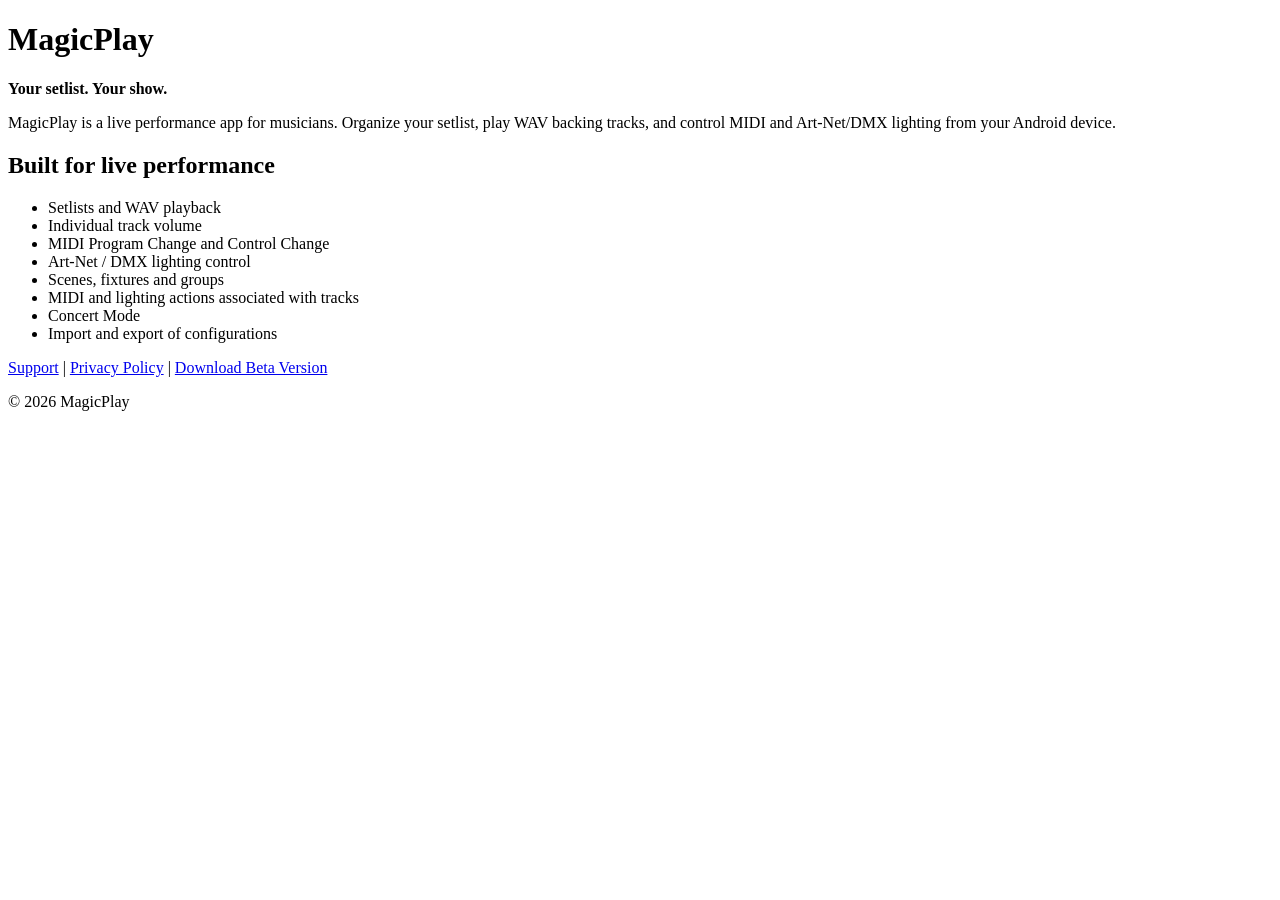
==== index.html @ 4fa61f70 "Update index.html" ====
<!doctype html>
<html lang="en">
<head>
    <meta charset="utf-8">
    <meta name="viewport" content="width=device-width, initial-scale=1">
    <title>MagicPlay</title>
</head>
<body>
    <h1>MagicPlay</h1>

    <p><strong>Your setlist. Your show.</strong></p>

    <p>
        MagicPlay is a live performance app for musicians.
        Organize your setlist, play WAV backing tracks,
        and control MIDI and Art-Net/DMX lighting from your Android device.
    </p>

    <h2>Built for live performance</h2>

    <ul>
        <li>Setlists and WAV playback</li>
        <li>Individual track volume</li>
        <li>MIDI Program Change and Control Change</li>
        <li>Art-Net / DMX lighting control</li>
        <li>Scenes, fixtures and groups</li>
        <li>MIDI and lighting actions associated with tracks</li>
        <li>Concert Mode</li>
        <li>Import and export of configurations</li>
    </ul>

    <p>
        <a href="support/">Support</a> |
<a href="privacy/">Privacy Policy</a> |
<a href="https://github.com/jimbarba/MagicPlay/releases/tag/1.0.0">Download Beta Version</a>
    </p>

    <footer>
        <p>© 2026 MagicPlay</p>
    </footer>
</body>
</html>
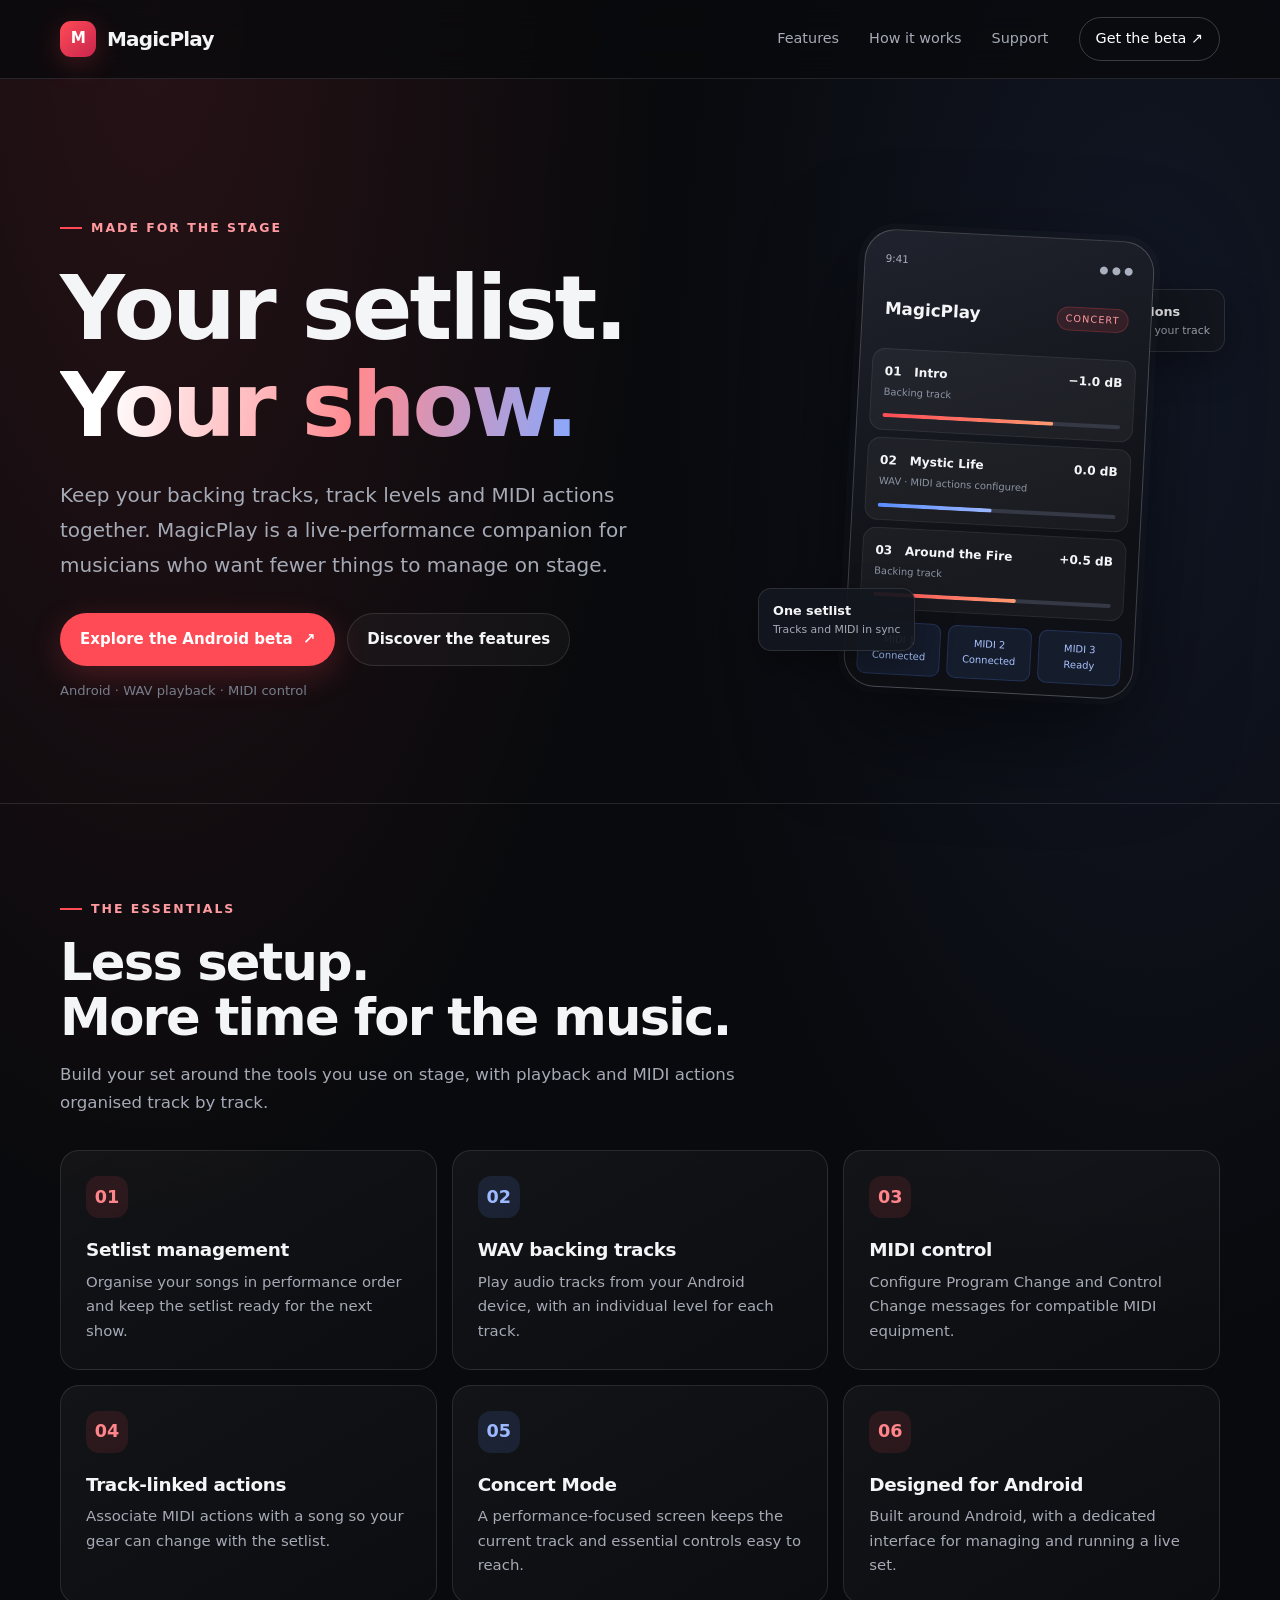
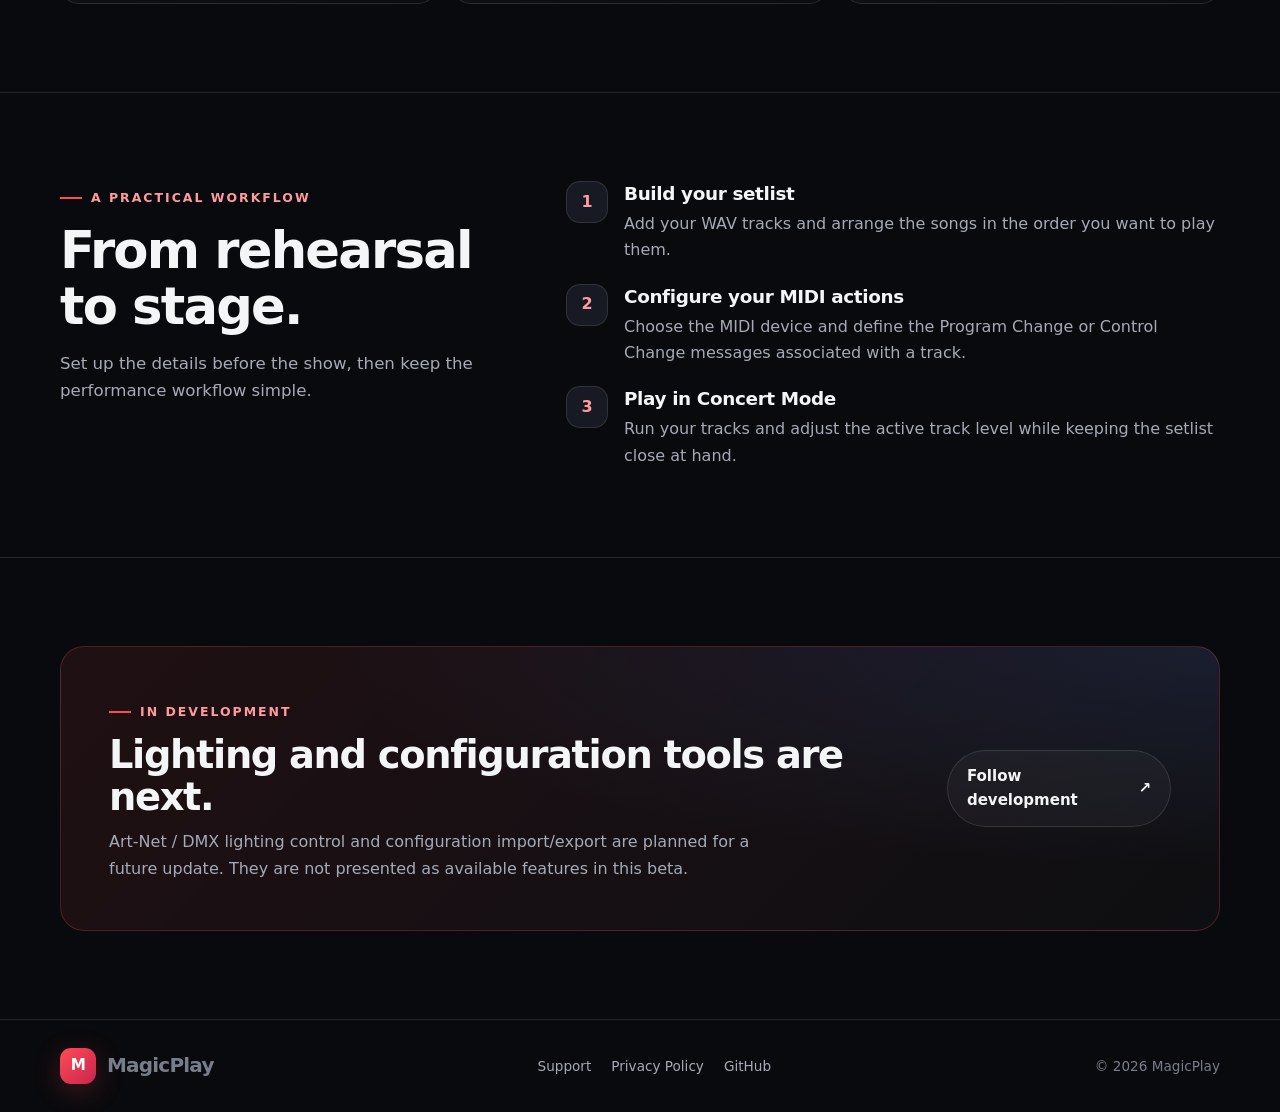
==== commit dddd840d: "Redesign MagicPlay website homepage" ====
--- a/index.html
+++ b/index.html
@@ -1,42 +1,114 @@
 <!doctype html>
 <html lang="en">
 <head>
-    <meta charset="utf-8">
-    <meta name="viewport" content="width=device-width, initial-scale=1">
-    <title>MagicPlay</title>
+  <meta charset="utf-8">
+  <meta name="viewport" content="width=device-width, initial-scale=1">
+  <meta name="theme-color" content="#090a0d">
+  <meta name="description" content="MagicPlay brings live setlists, WAV backing tracks and MIDI control together in one Android app built for musicians on stage.">
+  <title>MagicPlay — Your Setlist. Your Show.</title>
+  <link rel="stylesheet" href="assets/site.css">
 </head>
 <body>
-    <h1>MagicPlay</h1>
+  <header class="site-header">
+    <div class="wrap nav">
+      <a class="brand" href="./" aria-label="MagicPlay home"><span class="brand-mark">M</span> MagicPlay</a>
+      <nav class="nav-links" aria-label="Main navigation">
+        <a href="#features">Features</a>
+        <a href="#workflow">How it works</a>
+        <a href="support/">Support</a>
+        <a class="nav-cta" href="https://github.com/jimbarba/MagicPlay/releases/tag/1.0.0">Get the beta <span aria-hidden="true">↗</span></a>
+      </nav>
+    </div>
+  </header>
 
-    <p><strong>Your setlist. Your show.</strong></p>
+  <main>
+    <section class="hero">
+      <div class="wrap hero-grid">
+        <div>
+          <span class="eyebrow">Made for the stage</span>
+          <h1>Your setlist.<br><span class="gradient-text">Your show.</span></h1>
+          <p class="lead">Keep your backing tracks, track levels and MIDI actions together. MagicPlay is a live-performance companion for musicians who want fewer things to manage on stage.</p>
+          <div class="actions">
+            <a class="button button-primary" href="https://github.com/jimbarba/MagicPlay/releases/tag/1.0.0">Explore the Android beta <span aria-hidden="true">↗</span></a>
+            <a class="button button-secondary" href="#features">Discover the features</a>
+          </div>
+          <p class="microcopy">Android · WAV playback · MIDI control</p>
+        </div>
 
-    <p>
-        MagicPlay is a live performance app for musicians.
-        Organize your setlist, play WAV backing tracks,
-        and control MIDI and Art-Net/DMX lighting from your Android device.
-    </p>
+        <div class="device-stage" aria-label="Illustration of the MagicPlay concert interface">
+          <div class="float-note note-one"><strong>MIDI actions</strong><small>Ready with your track</small></div>
+          <div class="device">
+            <div class="device-top"><span>9:41</span><span>● ● ●</span></div>
+            <div class="app-title"><strong>MagicPlay</strong><span class="live-pill">Concert</span></div>
+            <div class="track">
+              <div class="track-head"><span>01 &nbsp; Intro</span><span>−1.0 dB</span></div>
+              <div class="track-sub">Backing track</div>
+              <div class="track-line"><span style="width:72%"></span></div>
+            </div>
+            <div class="track">
+              <div class="track-head"><span>02 &nbsp; Mystic Life</span><span>0.0 dB</span></div>
+              <div class="track-sub">WAV · MIDI actions configured</div>
+              <div class="track-line"><span style="width:48%;background:linear-gradient(90deg,#5a8cff,#9bb7ff)"></span></div>
+            </div>
+            <div class="track">
+              <div class="track-head"><span>03 &nbsp; Around the Fire</span><span>+0.5 dB</span></div>
+              <div class="track-sub">Backing track</div>
+              <div class="track-line"><span style="width:60%"></span></div>
+            </div>
+            <div class="midi-row"><div class="midi-chip">MIDI 1<br>Connected</div><div class="midi-chip">MIDI 2<br>Connected</div><div class="midi-chip">MIDI 3<br>Ready</div></div>
+          </div>
+          <div class="float-note note-two"><strong>One setlist</strong><small>Tracks and MIDI in sync</small></div>
+        </div>
+      </div>
+    </section>
 
-    <h2>Built for live performance</h2>
+    <section class="section" id="features">
+      <div class="wrap">
+        <div class="section-heading">
+          <span class="eyebrow">The essentials</span>
+          <h2>Less setup.<br>More time for the music.</h2>
+          <p>Build your set around the tools you use on stage, with playback and MIDI actions organised track by track.</p>
+        </div>
+        <div class="feature-grid">
+          <article class="feature-card"><div class="feature-icon">01</div><h3>Setlist management</h3><p>Organise your songs in performance order and keep the setlist ready for the next show.</p></article>
+          <article class="feature-card"><div class="feature-icon">02</div><h3>WAV backing tracks</h3><p>Play audio tracks from your Android device, with an individual level for each track.</p></article>
+          <article class="feature-card"><div class="feature-icon">03</div><h3>MIDI control</h3><p>Configure Program Change and Control Change messages for compatible MIDI equipment.</p></article>
+          <article class="feature-card"><div class="feature-icon">04</div><h3>Track-linked actions</h3><p>Associate MIDI actions with a song so your gear can change with the setlist.</p></article>
+          <article class="feature-card"><div class="feature-icon">05</div><h3>Concert Mode</h3><p>A performance-focused screen keeps the current track and essential controls easy to reach.</p></article>
+          <article class="feature-card"><div class="feature-icon">06</div><h3>Designed for Android</h3><p>Built around Android, with a dedicated interface for managing and running a live set.</p></article>
+        </div>
+      </div>
+    </section>
 
-    <ul>
-        <li>Setlists and WAV playback</li>
-        <li>Individual track volume</li>
-        <li>MIDI Program Change and Control Change</li>
-        <li>Art-Net / DMX lighting control</li>
-        <li>Scenes, fixtures and groups</li>
-        <li>MIDI and lighting actions associated with tracks</li>
-        <li>Concert Mode</li>
-        <li>Import and export of configurations</li>
-    </ul>
+    <section class="section" id="workflow">
+      <div class="wrap split">
+        <div class="section-heading">
+          <span class="eyebrow">A practical workflow</span>
+          <h2>From rehearsal to stage.</h2>
+          <p>Set up the details before the show, then keep the performance workflow simple.</p>
+        </div>
+        <div class="steps">
+          <div class="step"><span class="step-number">1</span><div><h3>Build your setlist</h3><p>Add your WAV tracks and arrange the songs in the order you want to play them.</p></div></div>
+          <div class="step"><span class="step-number">2</span><div><h3>Configure your MIDI actions</h3><p>Choose the MIDI device and define the Program Change or Control Change messages associated with a track.</p></div></div>
+          <div class="step"><span class="step-number">3</span><div><h3>Play in Concert Mode</h3><p>Run your tracks and adjust the active track level while keeping the setlist close at hand.</p></div></div>
+        </div>
+      </div>
+    </section>
 
-    <p>
-        <a href="support/">Support</a> |
-<a href="privacy/">Privacy Policy</a> |
-<a href="https://github.com/jimbarba/MagicPlay/releases/tag/1.0.0">Download Beta Version</a>
-    </p>
+    <section class="section">
+      <div class="wrap callout">
+        <div><span class="eyebrow">In development</span><h2>Lighting and configuration tools are next.</h2><p>Art-Net / DMX lighting control and configuration import/export are planned for a future update. They are not presented as available features in this beta.</p></div>
+        <a class="button button-secondary" href="https://github.com/jimbarba/MagicPlay">Follow development <span aria-hidden="true">↗</span></a>
+      </div>
+    </section>
+  </main>
 
-    <footer>
-        <p>© 2026 MagicPlay</p>
-    </footer>
+  <footer class="site-footer">
+    <div class="wrap footer-inner">
+      <a class="brand" href="./"><span class="brand-mark">M</span> MagicPlay</a>
+      <div class="footer-links"><a href="support/">Support</a><a href="privacy/">Privacy Policy</a><a href="https://github.com/jimbarba/MagicPlay">GitHub</a></div>
+      <span>© 2026 MagicPlay</span>
+    </div>
+  </footer>
 </body>
-</html>
+</html>
--- a/assets/site.css
+++ b/assets/site.css
@@ -0,0 +1,140 @@
+:root {
+  color-scheme: dark;
+  --bg: #090a0d;
+  --surface: #111319;
+  --surface-2: #171a22;
+  --text: #f4f5f7;
+  --muted: #a5aab6;
+  --line: rgba(255,255,255,.11);
+  --red: #ff4b55;
+  --blue: #5a8cff;
+  --green: #82e0b0;
+  --max: 1160px;
+}
+* { box-sizing: border-box; }
+html { scroll-behavior: smooth; }
+body {
+  margin: 0;
+  background:
+    radial-gradient(ellipse at 12% 0%, rgba(255,75,85,.12), transparent 32rem),
+    radial-gradient(ellipse at 90% 14%, rgba(90,140,255,.10), transparent 30rem),
+    var(--bg);
+  color: var(--text);
+  font-family: Inter, ui-sans-serif, system-ui, -apple-system, BlinkMacSystemFont, "Segoe UI", sans-serif;
+  font-size: 16px;
+  line-height: 1.65;
+  -webkit-font-smoothing: antialiased;
+}
+a { color: inherit; text-decoration: none; }
+a:hover { color: var(--red); }
+p { color: var(--muted); margin: 0 0 1rem; }
+h1, h2, h3 { margin: 0; line-height: 1.08; letter-spacing: -.035em; }
+h1 { font-size: clamp(2.7rem, 7vw, 5.7rem); max-width: 850px; }
+h2 { font-size: clamp(2rem, 4vw, 3.2rem); }
+h3 { font-size: 1.15rem; letter-spacing: -.02em; }
+.wrap { width: min(var(--max), calc(100% - 40px)); margin-inline: auto; }
+.site-header { border-bottom: 1px solid var(--line); background: rgba(9,10,13,.76); backdrop-filter: blur(16px); }
+.nav { min-height: 78px; display: flex; align-items: center; justify-content: space-between; gap: 24px; }
+.brand { display: inline-flex; align-items: center; gap: 11px; font-weight: 800; letter-spacing: -.04em; font-size: 1.25rem; }
+.brand-mark { display: grid; place-items: center; width: 36px; height: 36px; border-radius: 11px; background: linear-gradient(135deg, var(--red), #c9254e); color: white; font-size: .95rem; font-weight: 900; box-shadow: 0 7px 28px rgba(255,75,85,.23); }
+.nav-links { display: flex; align-items: center; gap: clamp(14px, 3vw, 30px); color: var(--muted); font-size: .9rem; }
+.nav-links a { transition: color .18s ease; }
+.nav-links .nav-cta { color: white; border: 1px solid rgba(255,255,255,.2); border-radius: 999px; padding: 9px 16px; }
+.nav-links .nav-cta:hover { border-color: var(--red); background: rgba(255,75,85,.1); }
+.eyebrow { display: inline-flex; align-items: center; gap: 9px; color: #ff9ba0; font-size: .78rem; font-weight: 750; text-transform: uppercase; letter-spacing: .16em; }
+.eyebrow:before { content: ""; width: 22px; height: 2px; background: var(--red); }
+.hero { padding: clamp(72px, 11vw, 132px) 0 86px; }
+.hero-grid { display: grid; grid-template-columns: minmax(0, 1.2fr) minmax(300px, .8fr); gap: 55px; align-items: center; }
+.hero h1 { margin: 22px 0 24px; }
+.gradient-text { background: linear-gradient(100deg, #fff 10%, #ff8b91 57%, #86a9ff 100%); -webkit-background-clip: text; background-clip: text; color: transparent; }
+.lead { max-width: 650px; font-size: clamp(1.05rem, 1.8vw, 1.25rem); line-height: 1.75; }
+.actions { display: flex; flex-wrap: wrap; gap: 12px; margin-top: 30px; }
+.button { display: inline-flex; align-items: center; justify-content: center; gap: 10px; padding: 13px 19px; border-radius: 999px; font-size: .94rem; font-weight: 750; border: 1px solid transparent; transition: transform .18s ease, border-color .18s ease, background .18s ease; }
+.button:hover { transform: translateY(-2px); color: white; }
+.button-primary { background: var(--red); color: #fff; box-shadow: 0 10px 32px rgba(255,75,85,.22); }
+.button-primary:hover { background: #ff626b; }
+.button-secondary { border-color: var(--line); background: rgba(255,255,255,.035); color: var(--text); }
+.button-secondary:hover { border-color: rgba(255,255,255,.3); }
+.microcopy { margin-top: 14px; font-size: .82rem; color: #777e8b; }
+.device-stage { min-height: 420px; position: relative; display: grid; place-items: center; isolation: isolate; }
+.device-stage:before { content: ""; position: absolute; width: 310px; height: 310px; border-radius: 50%; background: radial-gradient(circle, rgba(255,75,85,.18), rgba(90,140,255,.09) 52%, transparent 70%); filter: blur(8px); z-index: -1; }
+.device { width: min(290px, 78vw); border: 1px solid rgba(255,255,255,.2); border-radius: 31px; background: linear-gradient(160deg, #20232d, #0e1015 70%); padding: 12px; box-shadow: 0 35px 100px rgba(0,0,0,.55), 0 0 0 6px rgba(255,255,255,.025); transform: rotate(3deg); }
+.device-top { display: flex; align-items: center; justify-content: space-between; padding: 8px 8px 16px; color: #aab0be; font-size: .65rem; }
+.app-title { display: flex; justify-content: space-between; align-items: center; padding: 12px 10px 18px; }
+.app-title strong { font-size: 1.05rem; }
+.live-pill { color: #ff9ba0; background: rgba(255,75,85,.12); border: 1px solid rgba(255,75,85,.24); border-radius: 999px; padding: 3px 8px; font-size: .6rem; text-transform: uppercase; letter-spacing: .12em; }
+.track { padding: 12px; margin: 7px 0; background: rgba(255,255,255,.045); border: 1px solid rgba(255,255,255,.07); border-radius: 13px; }
+.track-head { display: flex; align-items: center; justify-content: space-between; gap: 8px; font-size: .76rem; font-weight: 700; }
+.track-sub { font-size: .62rem; color: #8d94a3; margin-top: 3px; }
+.track-line { height: 4px; background: #353946; border-radius: 5px; margin-top: 13px; overflow: hidden; }
+.track-line span { display: block; height: 100%; width: 68%; background: linear-gradient(90deg, var(--red), #ff9a70); border-radius: inherit; }
+.midi-row { display: grid; grid-template-columns: repeat(3, 1fr); gap: 7px; margin-top: 12px; }
+.midi-chip { text-align: center; padding: 9px 2px; border-radius: 9px; background: rgba(90,140,255,.1); border: 1px solid rgba(90,140,255,.2); color: #a9c2ff; font-size: .62rem; }
+.float-note { position: absolute; padding: 11px 14px; background: rgba(20,23,31,.93); border: 1px solid var(--line); border-radius: 13px; box-shadow: 0 14px 38px rgba(0,0,0,.3); color: var(--text); font-size: .8rem; }
+.float-note small { display: block; color: var(--muted); font-size: .68rem; }
+.float-note.note-one { top: 54px; right: -5px; }
+.float-note.note-two { bottom: 42px; left: -20px; }
+.section { padding: 88px 0; border-top: 1px solid var(--line); }
+.section-heading { max-width: 680px; margin-bottom: 34px; }
+.section-heading h2 { margin: 15px 0 16px; }
+.section-heading p { font-size: 1.04rem; }
+.feature-grid { display: grid; grid-template-columns: repeat(3, minmax(0,1fr)); gap: 15px; }
+.feature-card { padding: 25px; border-radius: 19px; border: 1px solid var(--line); background: linear-gradient(150deg, rgba(255,255,255,.045), rgba(255,255,255,.015)); min-height: 215px; }
+.feature-icon { width: 42px; height: 42px; display: grid; place-items: center; border-radius: 13px; margin-bottom: 22px; background: rgba(255,75,85,.11); color: #ff858b; font-weight: 800; font-size: 1.1rem; }
+.feature-card:nth-child(2) .feature-icon, .feature-card:nth-child(5) .feature-icon { background: rgba(90,140,255,.13); color: #9db9ff; }
+.feature-card h3 { margin-bottom: 10px; }
+.feature-card p { font-size: .93rem; margin: 0; }
+.status-label { display: inline-flex; align-items: center; border: 1px solid rgba(130,224,176,.22); color: var(--green); background: rgba(130,224,176,.07); border-radius: 999px; padding: 4px 9px; font-size: .7rem; font-weight: 750; margin-bottom: 14px; }
+.status-label.planned { color: #c3c8d4; border-color: rgba(255,255,255,.15); background: rgba(255,255,255,.045); }
+.split { display: grid; grid-template-columns: .8fr 1.2fr; gap: 70px; align-items: start; }
+.steps { display: grid; gap: 20px; }
+.step { display: grid; grid-template-columns: 42px 1fr; gap: 16px; }
+.step-number { width: 42px; height: 42px; display: grid; place-items: center; border-radius: 14px; background: var(--surface-2); border: 1px solid var(--line); color: #ff9ba0; font-weight: 800; }
+.step h3 { margin: 3px 0 7px; }
+.step p { margin: 0; }
+.callout { padding: clamp(28px, 5vw, 48px); border: 1px solid rgba(255,75,85,.24); border-radius: 24px; background: radial-gradient(ellipse at top right, rgba(90,140,255,.12), transparent 55%), linear-gradient(135deg, rgba(255,75,85,.09), rgba(255,255,255,.025)); display: flex; align-items: center; justify-content: space-between; gap: 28px; }
+.callout h2 { font-size: clamp(1.8rem, 3vw, 2.6rem); margin: 12px 0; }
+.callout p { max-width: 650px; margin: 0; }
+.page-hero { padding: 76px 0 38px; }
+.page-hero h1 { font-size: clamp(2.7rem, 6vw, 4.5rem); margin: 16px 0; }
+.page-hero .lead { max-width: 740px; }
+.prose { max-width: 820px; padding: 22px 0 88px; }
+.prose h2 { font-size: 1.55rem; margin: 38px 0 13px; letter-spacing: -.025em; }
+.prose h3 { margin: 25px 0 9px; }
+.prose p, .prose li { color: var(--muted); }
+.prose ul { padding-left: 1.3rem; }
+.prose li { padding: 3px 0; }
+.note { border: 1px solid var(--line); border-radius: 14px; background: rgba(255,255,255,.035); padding: 17px 20px; margin: 24px 0; }
+.note p:last-child { margin-bottom: 0; }
+.site-footer { border-top: 1px solid var(--line); padding: 28px 0; color: #777e8b; font-size: .85rem; }
+.footer-inner { display: flex; justify-content: space-between; align-items: center; gap: 20px; flex-wrap: wrap; }
+.footer-links { display: flex; gap: 20px; flex-wrap: wrap; }
+.footer-links a { color: var(--muted); }
+@media (max-width: 850px) {
+  .hero-grid, .split { grid-template-columns: 1fr; gap: 32px; }
+  .hero-grid { gap: 18px; }
+  .device-stage { min-height: 390px; max-width: 480px; width: 100%; margin: 0 auto; }
+  .feature-grid { grid-template-columns: repeat(2, minmax(0,1fr)); }
+  .callout { align-items: flex-start; flex-direction: column; }
+  .float-note.note-one { right: 0; }
+}
+@media (max-width: 560px) {
+  .wrap { width: min(var(--max), calc(100% - 28px)); }
+  .nav { min-height: 68px; gap: 12px; }
+  .nav-links { gap: 12px; font-size: .8rem; }
+  .nav-links a:not(.nav-cta) { display: none; }
+  .nav-links .nav-cta { padding: 8px 12px; }
+  .hero { padding-top: 66px; }
+  .feature-grid { grid-template-columns: 1fr; }
+  .feature-card { min-height: auto; }
+  .device-stage { min-height: 360px; }
+  .device { width: min(270px, 76vw); }
+  .float-note.note-one { top: 28px; right: -2px; }
+  .float-note.note-two { bottom: 18px; left: -2px; }
+  .section { padding: 64px 0; }
+  .page-hero { padding-top: 58px; }
+}
+@media (prefers-reduced-motion: reduce) {
+  html { scroll-behavior: auto; }
+  *, *::before, *::after { transition-duration: .01ms !important; animation-duration: .01ms !important; }
+}
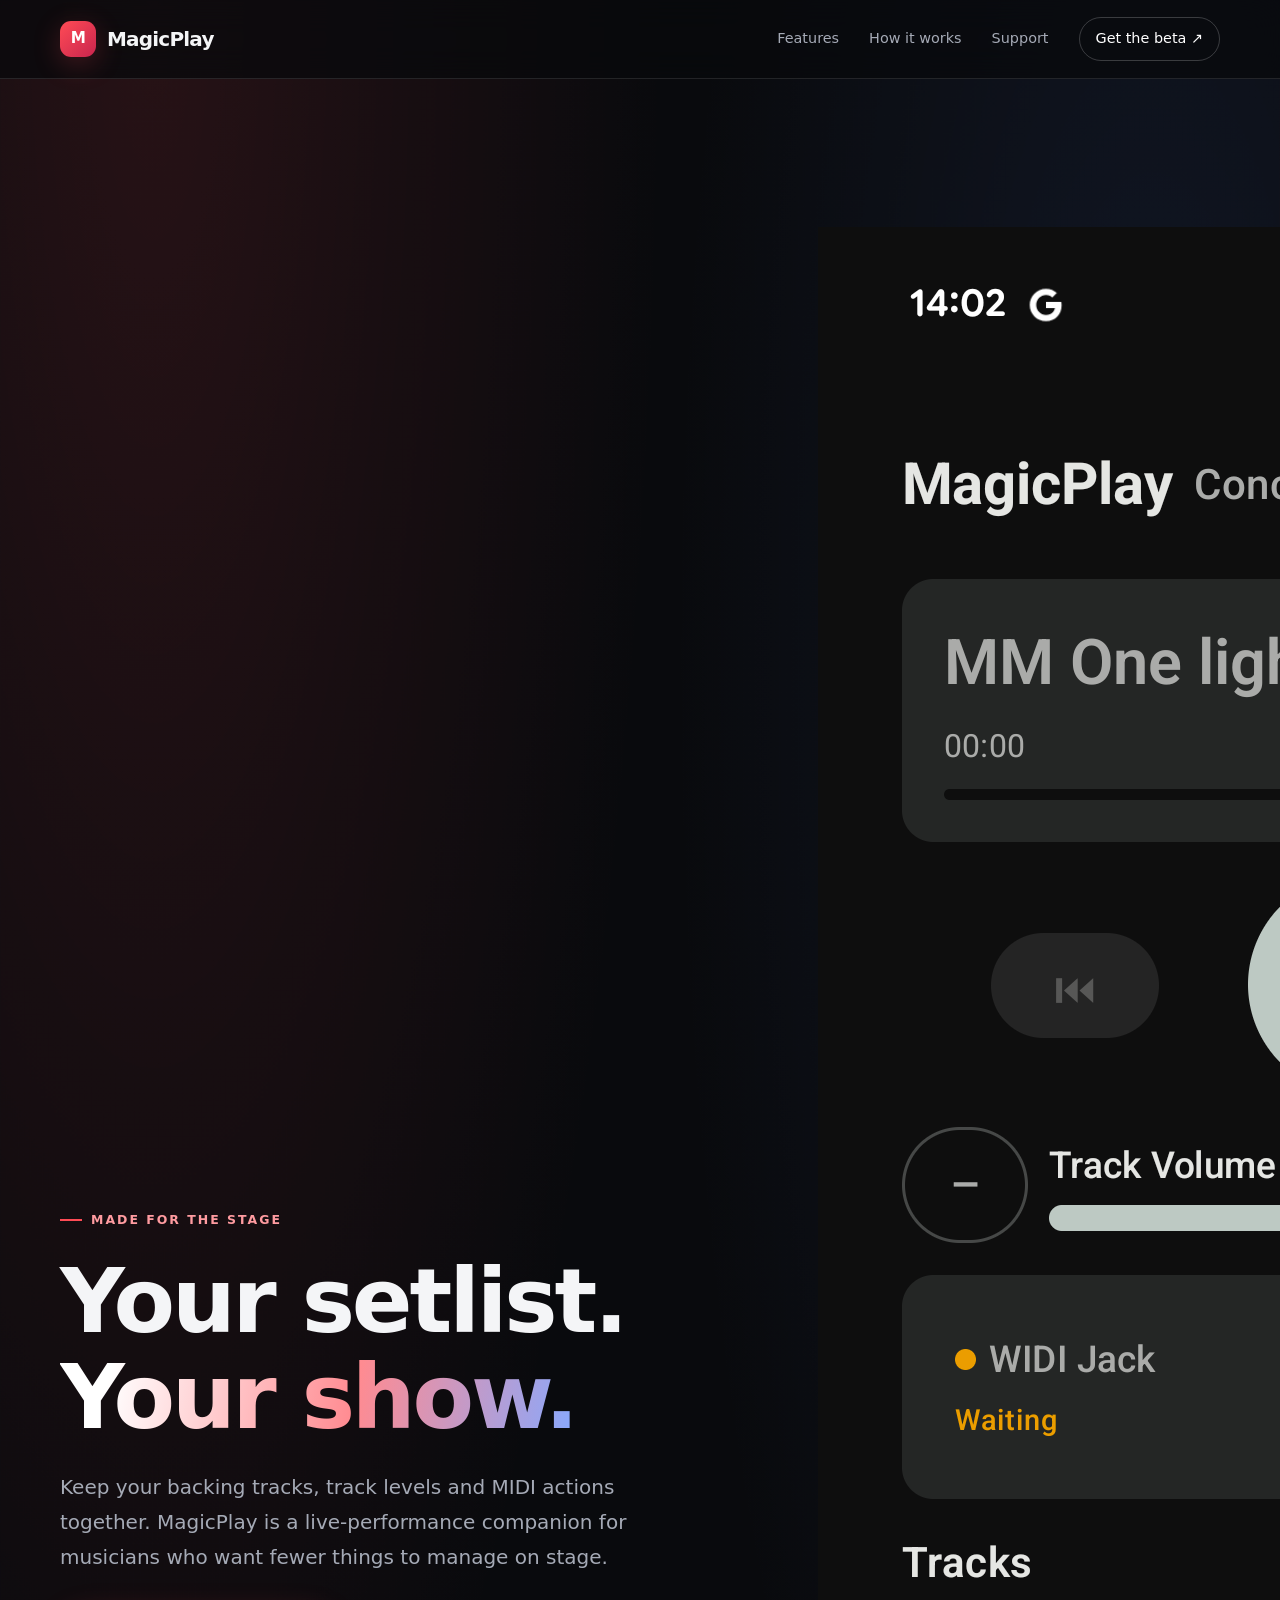
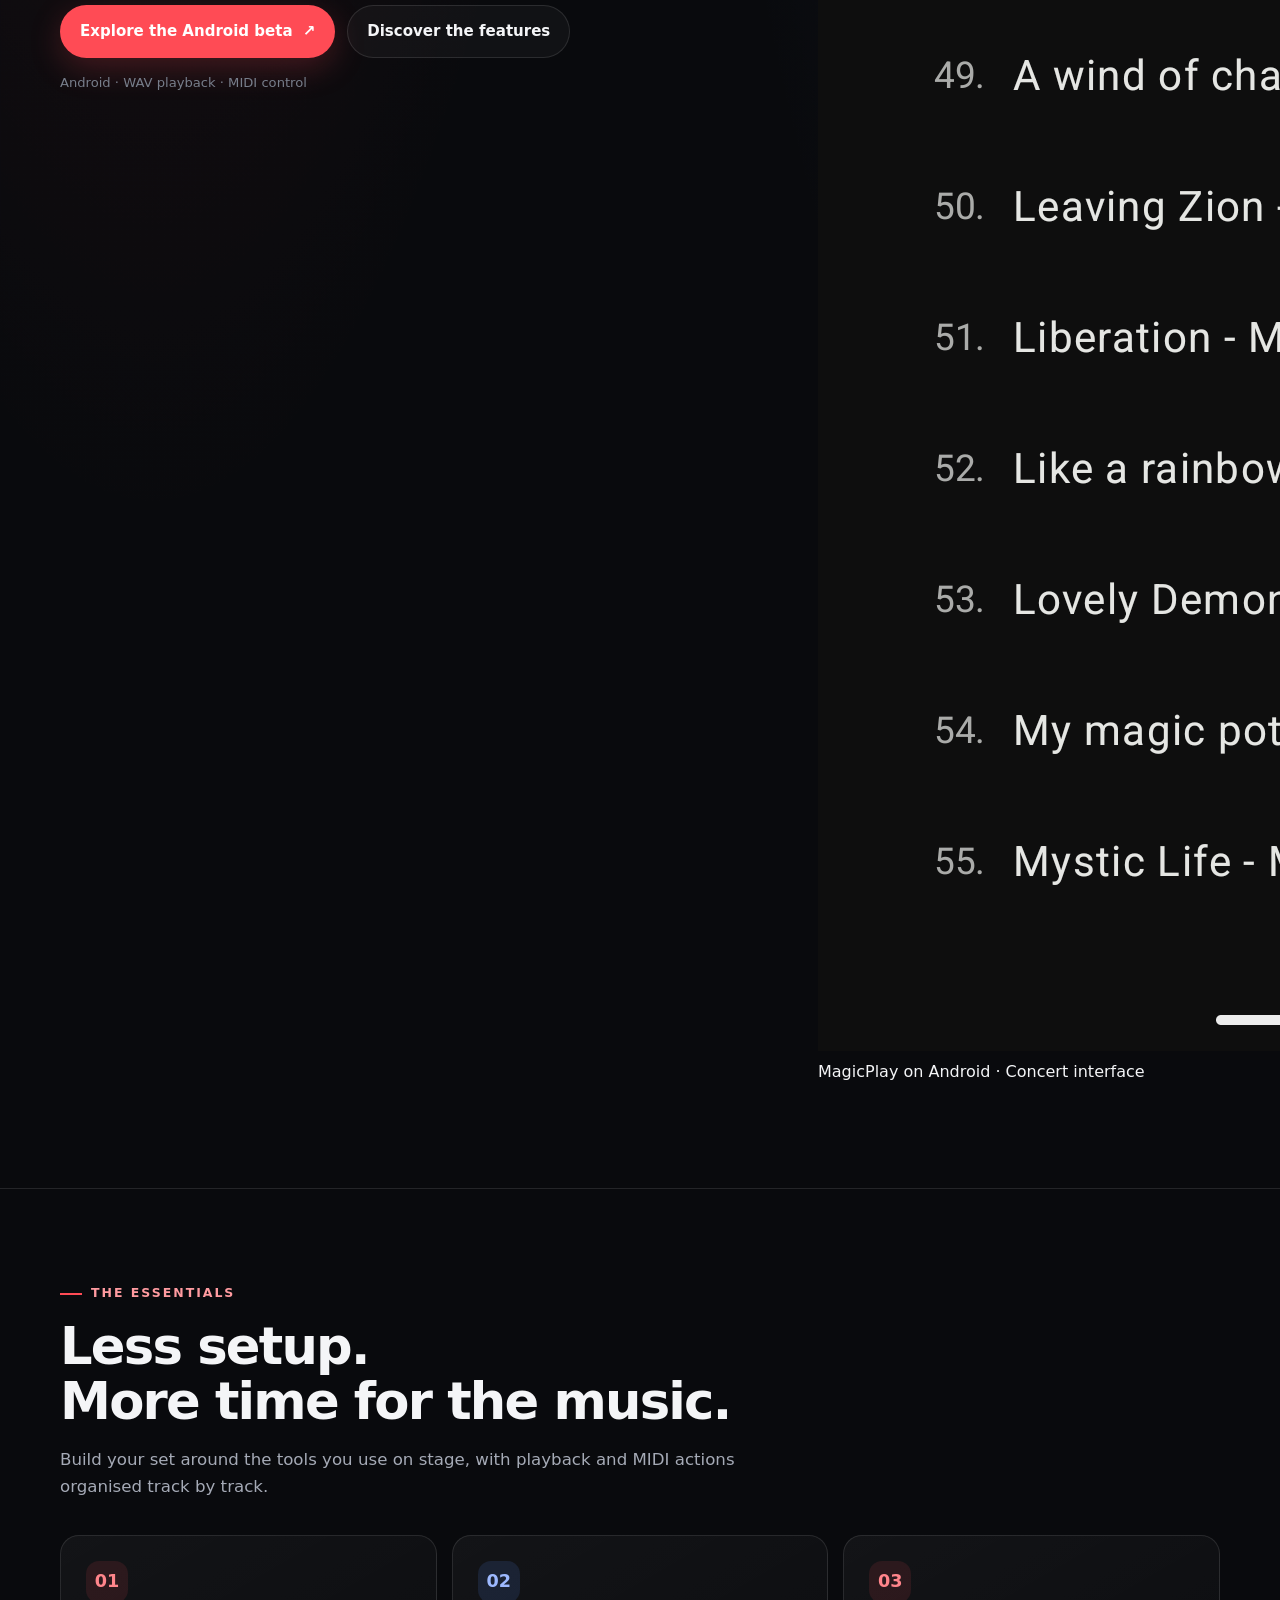
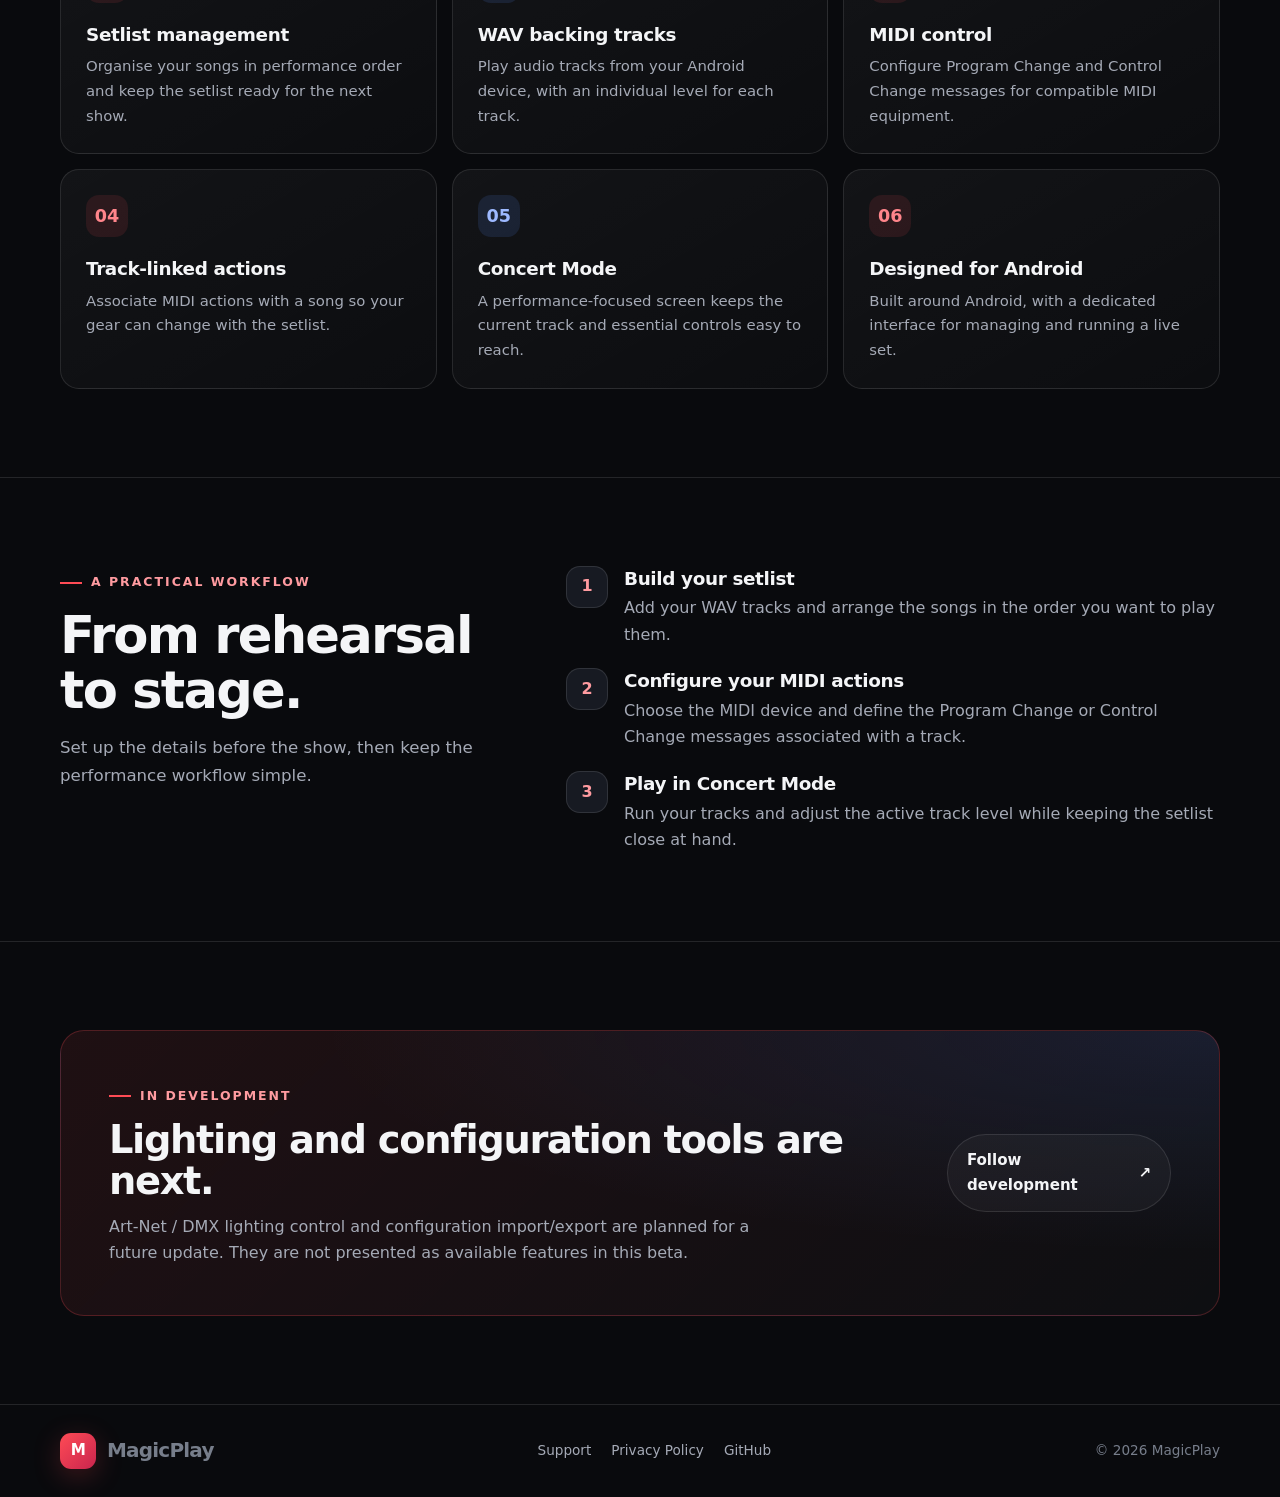
==== commit 1cc03b30: "Use real Android screenshot on homepage" ====
--- a/index.html
+++ b/index.html
@@ -35,29 +35,11 @@
           <p class="microcopy">Android · WAV playback · MIDI control</p>
         </div>
 
-        <div class="device-stage" aria-label="Illustration of the MagicPlay concert interface">
-          <div class="float-note note-one"><strong>MIDI actions</strong><small>Ready with your track</small></div>
-          <div class="device">
-            <div class="device-top"><span>9:41</span><span>● ● ●</span></div>
-            <div class="app-title"><strong>MagicPlay</strong><span class="live-pill">Concert</span></div>
-            <div class="track">
-              <div class="track-head"><span>01 &nbsp; Intro</span><span>−1.0 dB</span></div>
-              <div class="track-sub">Backing track</div>
-              <div class="track-line"><span style="width:72%"></span></div>
-            </div>
-            <div class="track">
-              <div class="track-head"><span>02 &nbsp; Mystic Life</span><span>0.0 dB</span></div>
-              <div class="track-sub">WAV · MIDI actions configured</div>
-              <div class="track-line"><span style="width:48%;background:linear-gradient(90deg,#5a8cff,#9bb7ff)"></span></div>
-            </div>
-            <div class="track">
-              <div class="track-head"><span>03 &nbsp; Around the Fire</span><span>+0.5 dB</span></div>
-              <div class="track-sub">Backing track</div>
-              <div class="track-line"><span style="width:60%"></span></div>
-            </div>
-            <div class="midi-row"><div class="midi-chip">MIDI 1<br>Connected</div><div class="midi-chip">MIDI 2<br>Connected</div><div class="midi-chip">MIDI 3<br>Ready</div></div>
-          </div>
-          <div class="float-note note-two"><strong>One setlist</strong><small>Tracks and MIDI in sync</small></div>
+        <div class="device-stage screenshot-stage">
+          <figure class="app-screenshot">
+            <img src="android/Screenshot_20261024-140210.png" alt="MagicPlay running on Android, showing the real app interface" fetchpriority="high">
+            <figcaption>MagicPlay on Android · Concert interface</figcaption>
+          </figure>
         </div>
       </div>
     </section>
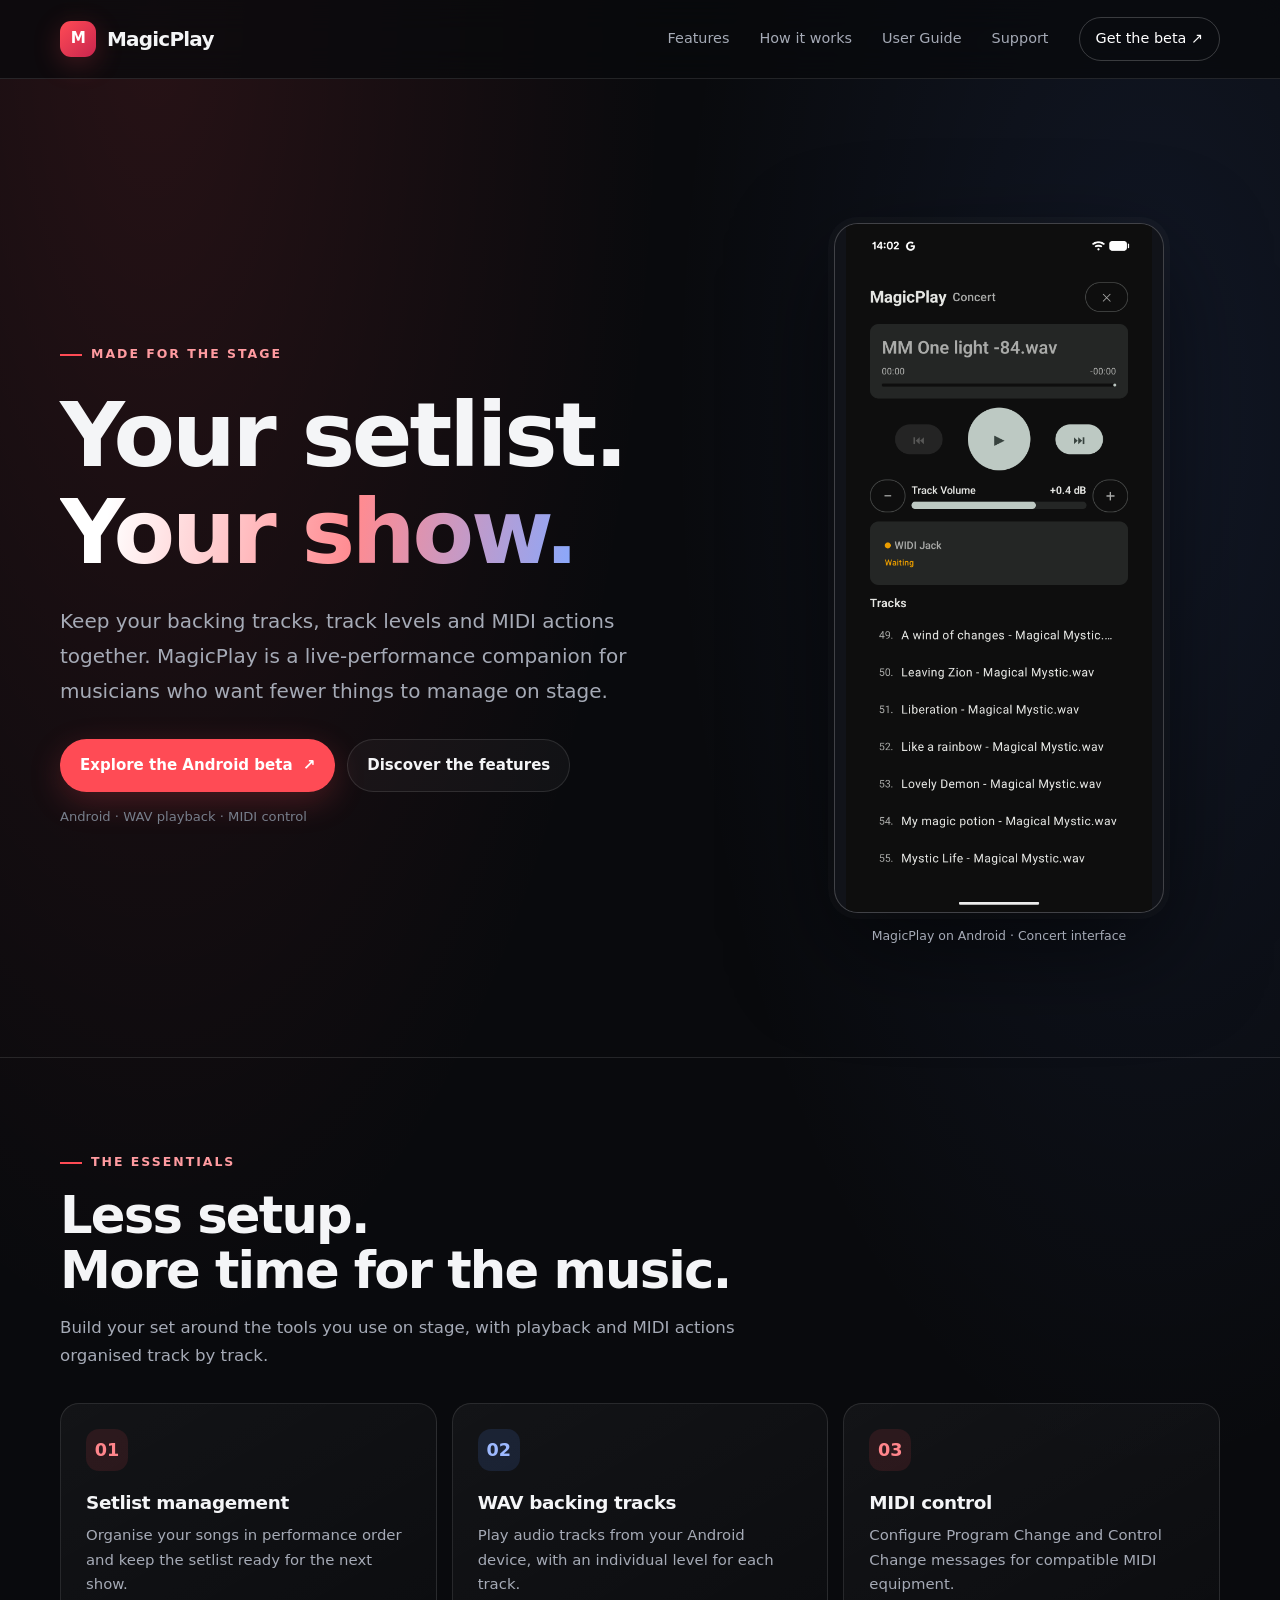
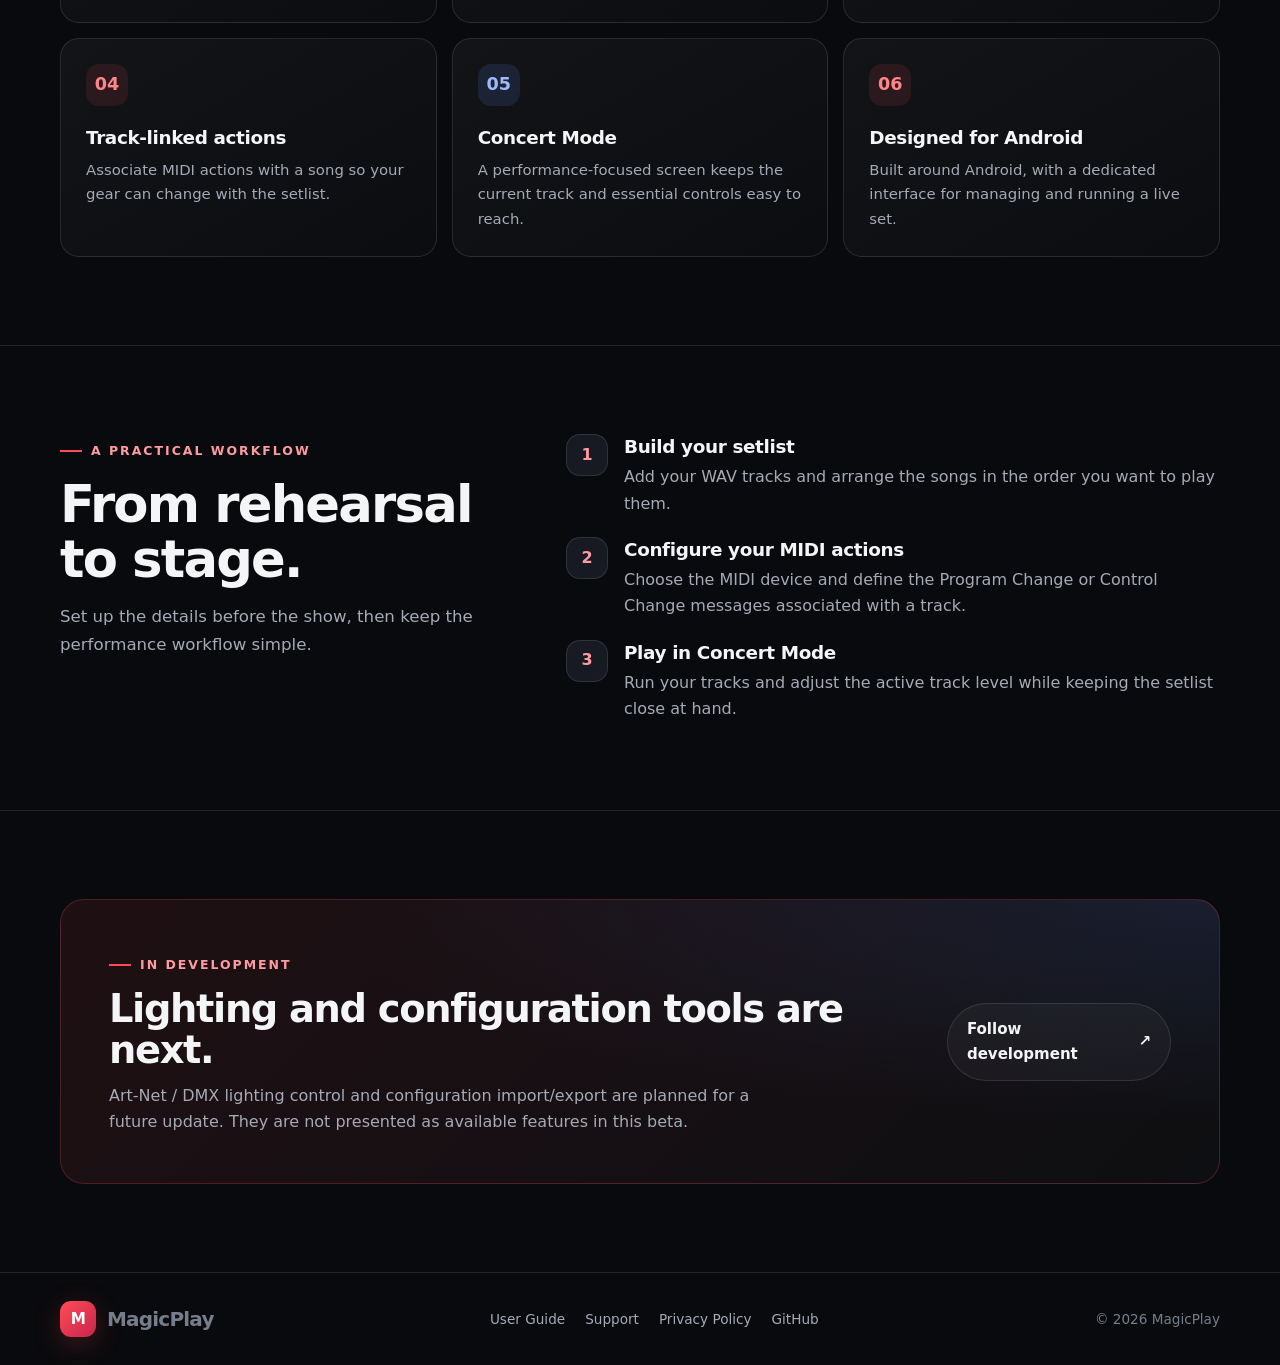
==== commit 5dfc1a13: "Link user guide from homepage" ====
--- a/index.html
+++ b/index.html
@@ -15,6 +15,7 @@
       <nav class="nav-links" aria-label="Main navigation">
         <a href="#features">Features</a>
         <a href="#workflow">How it works</a>
+        <a href="user-guide.html">User Guide</a>
         <a href="support/">Support</a>
         <a class="nav-cta" href="https://github.com/jimbarba/MagicPlay/releases/tag/1.0.0">Get the beta <span aria-hidden="true">↗</span></a>
       </nav>
@@ -88,7 +89,7 @@
   <footer class="site-footer">
     <div class="wrap footer-inner">
       <a class="brand" href="./"><span class="brand-mark">M</span> MagicPlay</a>
-      <div class="footer-links"><a href="support/">Support</a><a href="privacy/">Privacy Policy</a><a href="https://github.com/jimbarba/MagicPlay">GitHub</a></div>
+      <div class="footer-links"><a href="user-guide.html">User Guide</a><a href="support/">Support</a><a href="privacy/">Privacy Policy</a><a href="https://github.com/jimbarba/MagicPlay">GitHub</a></div>
       <span>© 2026 MagicPlay</span>
     </div>
   </footer>
--- a/assets/site.css
+++ b/assets/site.css
@@ -56,6 +56,14 @@
 .button-secondary { border-color: var(--line); background: rgba(255,255,255,.035); color: var(--text); }
 .button-secondary:hover { border-color: rgba(255,255,255,.3); }
 .microcopy { margin-top: 14px; font-size: .82rem; color: #777e8b; }
+
+/* Real Android app screenshot in the homepage hero */
+.screenshot-stage { min-height: 0; padding: 12px 0 24px; }
+.screenshot-stage:before { width: 360px; height: 360px; }
+.app-screenshot { width: min(330px, 82vw); margin: 0; text-align: center; }
+.app-screenshot img { display: block; width: 100%; height: auto; max-height: 690px; object-fit: contain; border: 1px solid rgba(255,255,255,.2); border-radius: 24px; background: #111319; box-shadow: 0 35px 100px rgba(0,0,0,.55), 0 0 0 6px rgba(255,255,255,.025); }
+.app-screenshot figcaption { margin-top: 13px; color: var(--muted); font-size: .78rem; }
+
 .device-stage { min-height: 420px; position: relative; display: grid; place-items: center; isolation: isolate; }
 .device-stage:before { content: ""; position: absolute; width: 310px; height: 310px; border-radius: 50%; background: radial-gradient(circle, rgba(255,75,85,.18), rgba(90,140,255,.09) 52%, transparent 70%); filter: blur(8px); z-index: -1; }
 .device { width: min(290px, 78vw); border: 1px solid rgba(255,255,255,.2); border-radius: 31px; background: linear-gradient(160deg, #20232d, #0e1015 70%); padding: 12px; box-shadow: 0 35px 100px rgba(0,0,0,.55), 0 0 0 6px rgba(255,255,255,.025); transform: rotate(3deg); }
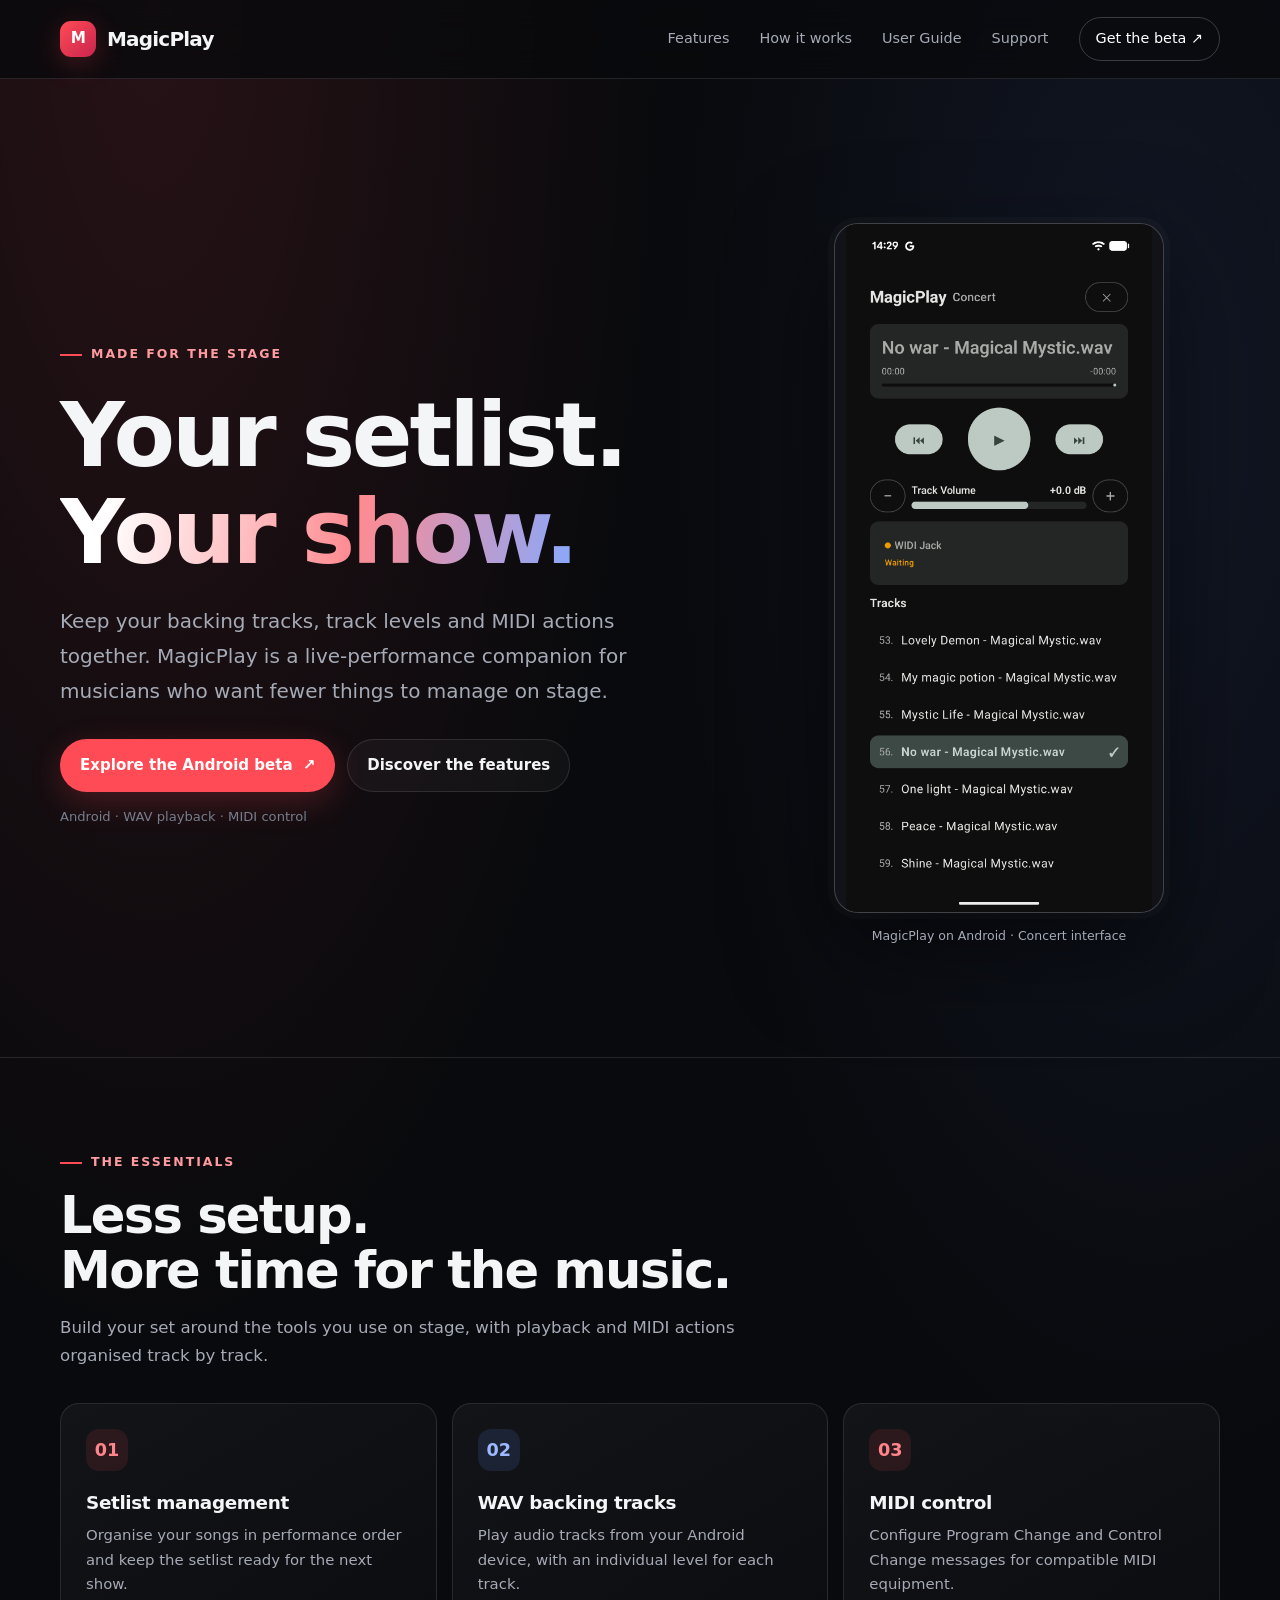
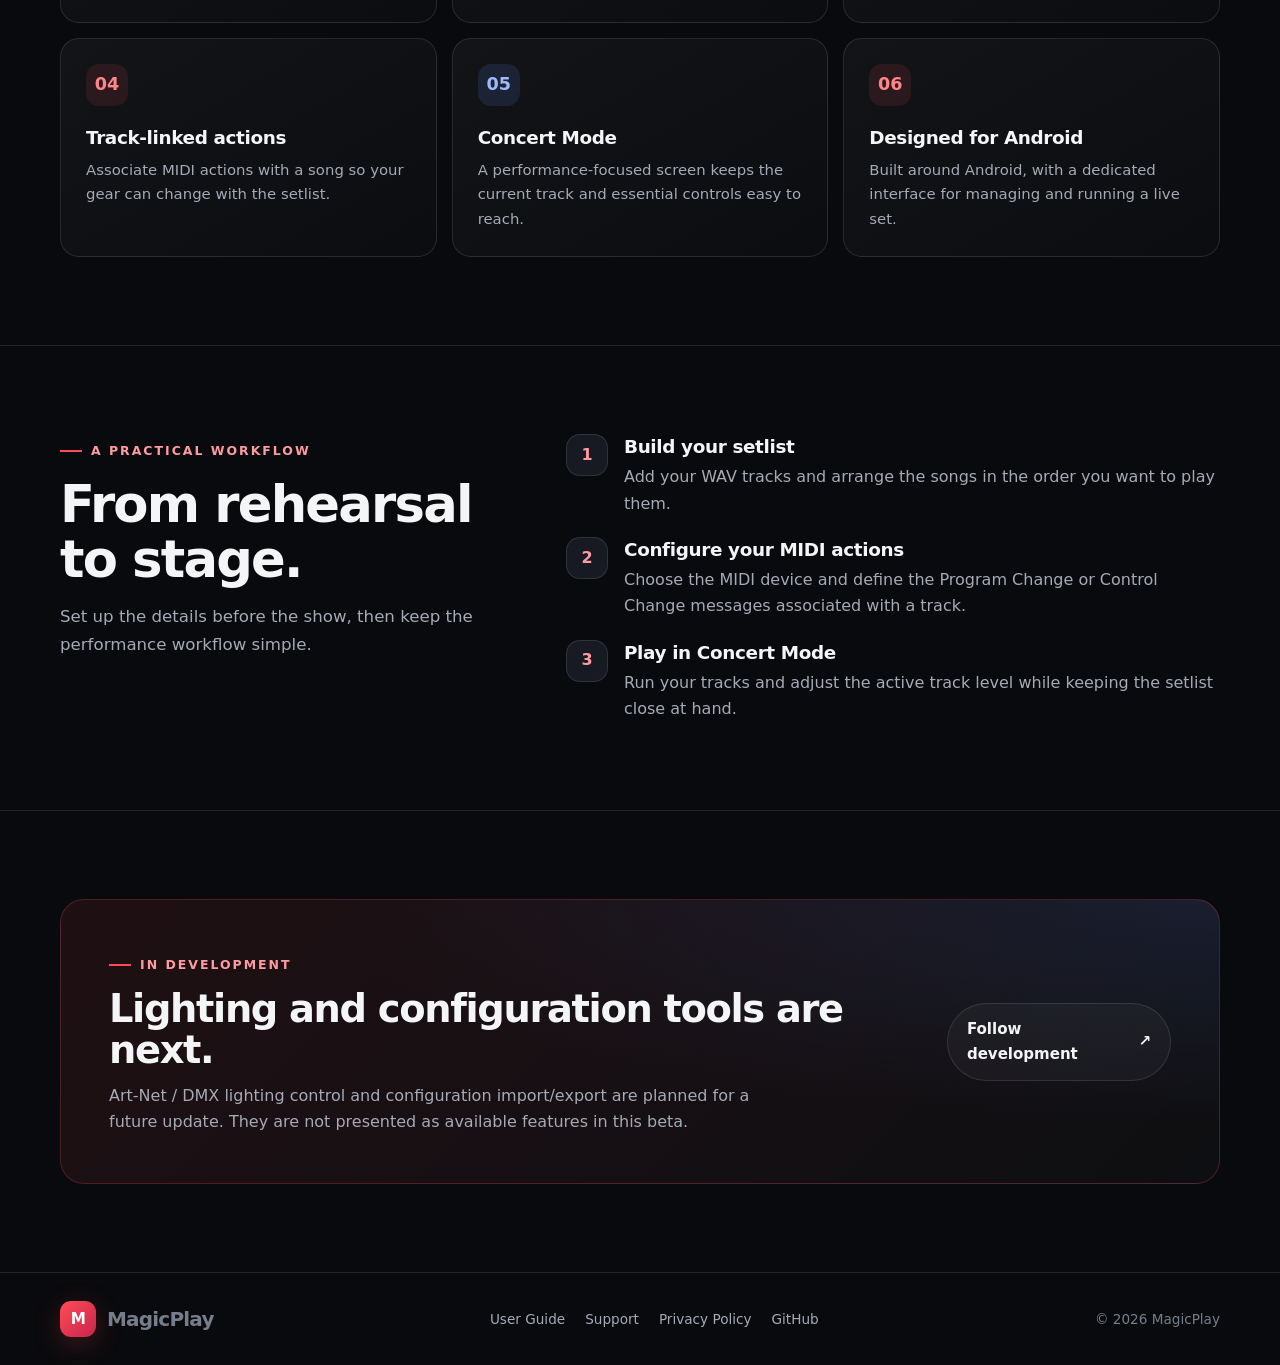
==== commit 46deb084: "Update index.html" ====
--- a/index.html
+++ b/index.html
@@ -38,7 +38,7 @@
 
         <div class="device-stage screenshot-stage">
           <figure class="app-screenshot">
-            <img src="android/Screenshot_20261024-140210.png" alt="MagicPlay running on Android, showing the real app interface" fetchpriority="high">
+            <img src="Android/Screenshot_20261024-140210.png" alt="MagicPlay running on Android, showing the real app interface" fetchpriority="high">
             <figcaption>MagicPlay on Android · Concert interface</figcaption>
           </figure>
         </div>
@@ -94,4 +94,4 @@
     </div>
   </footer>
 </body>
-</html>+</html>
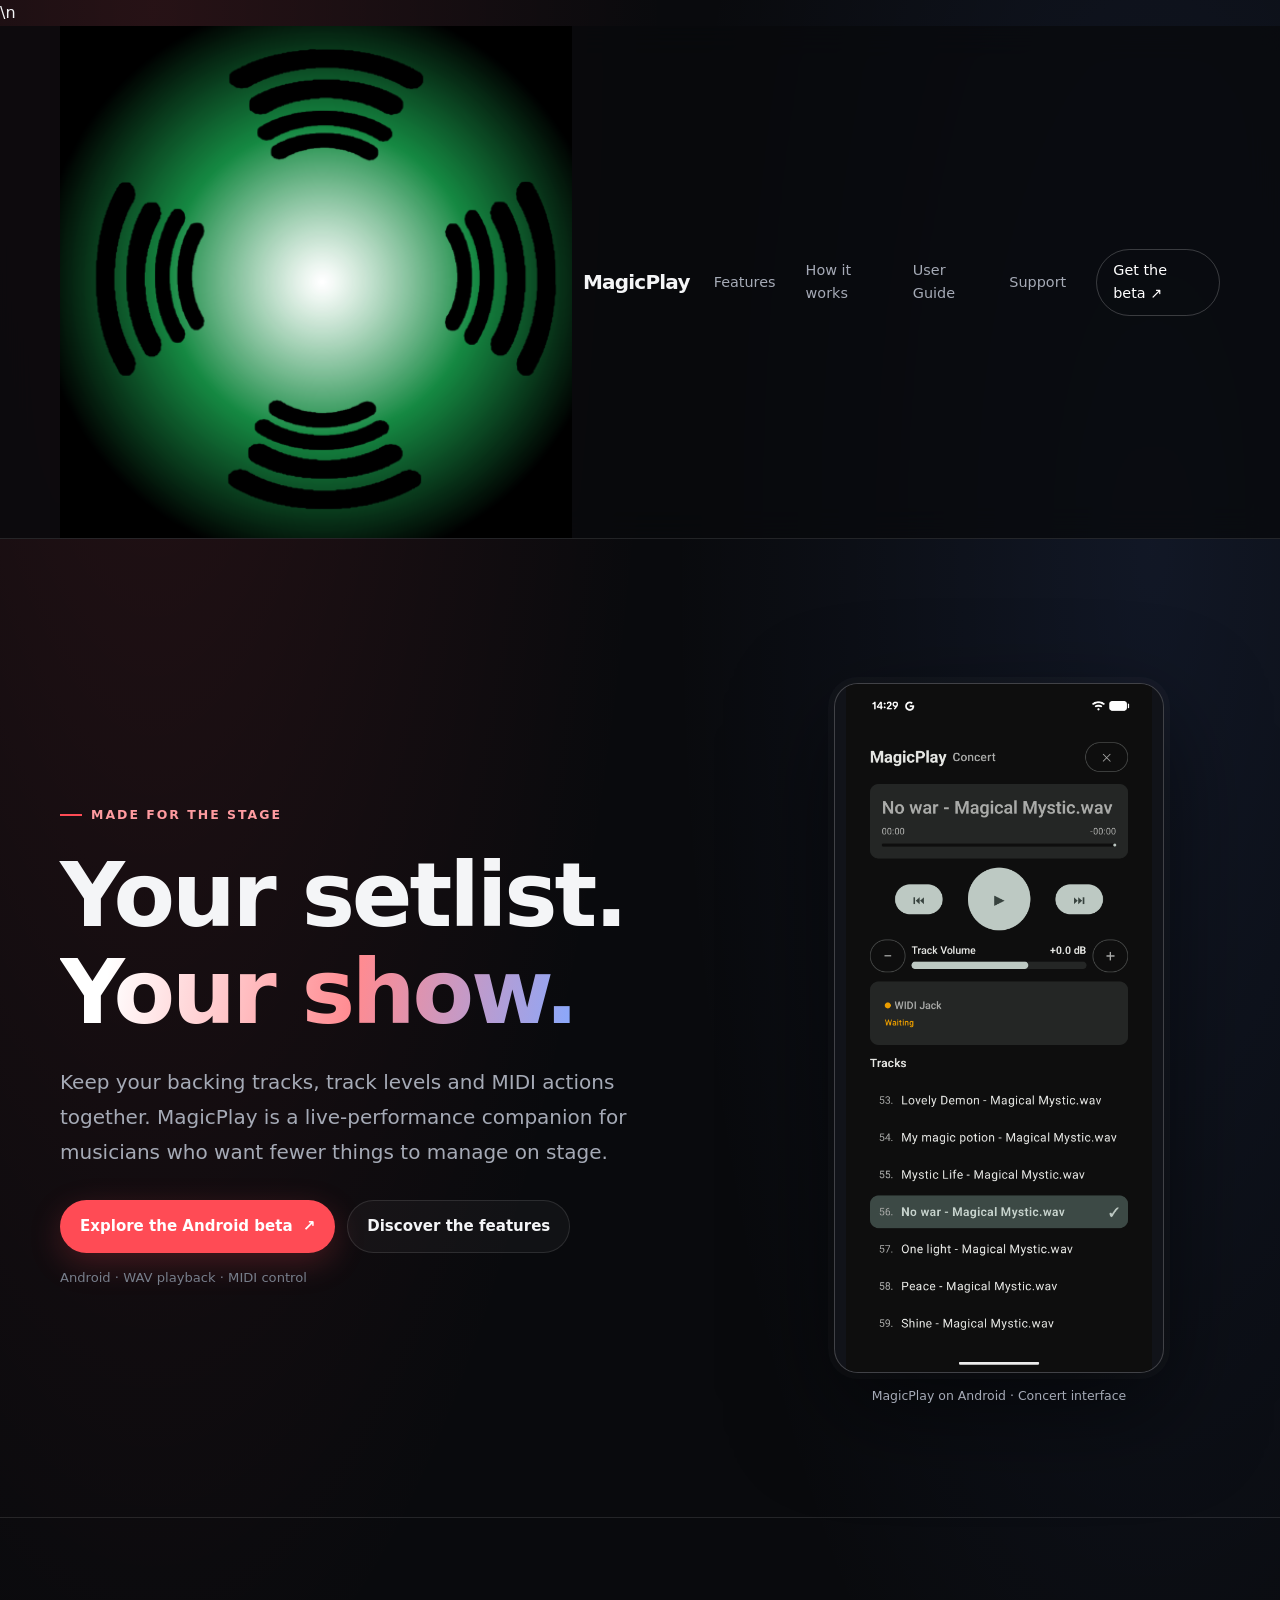
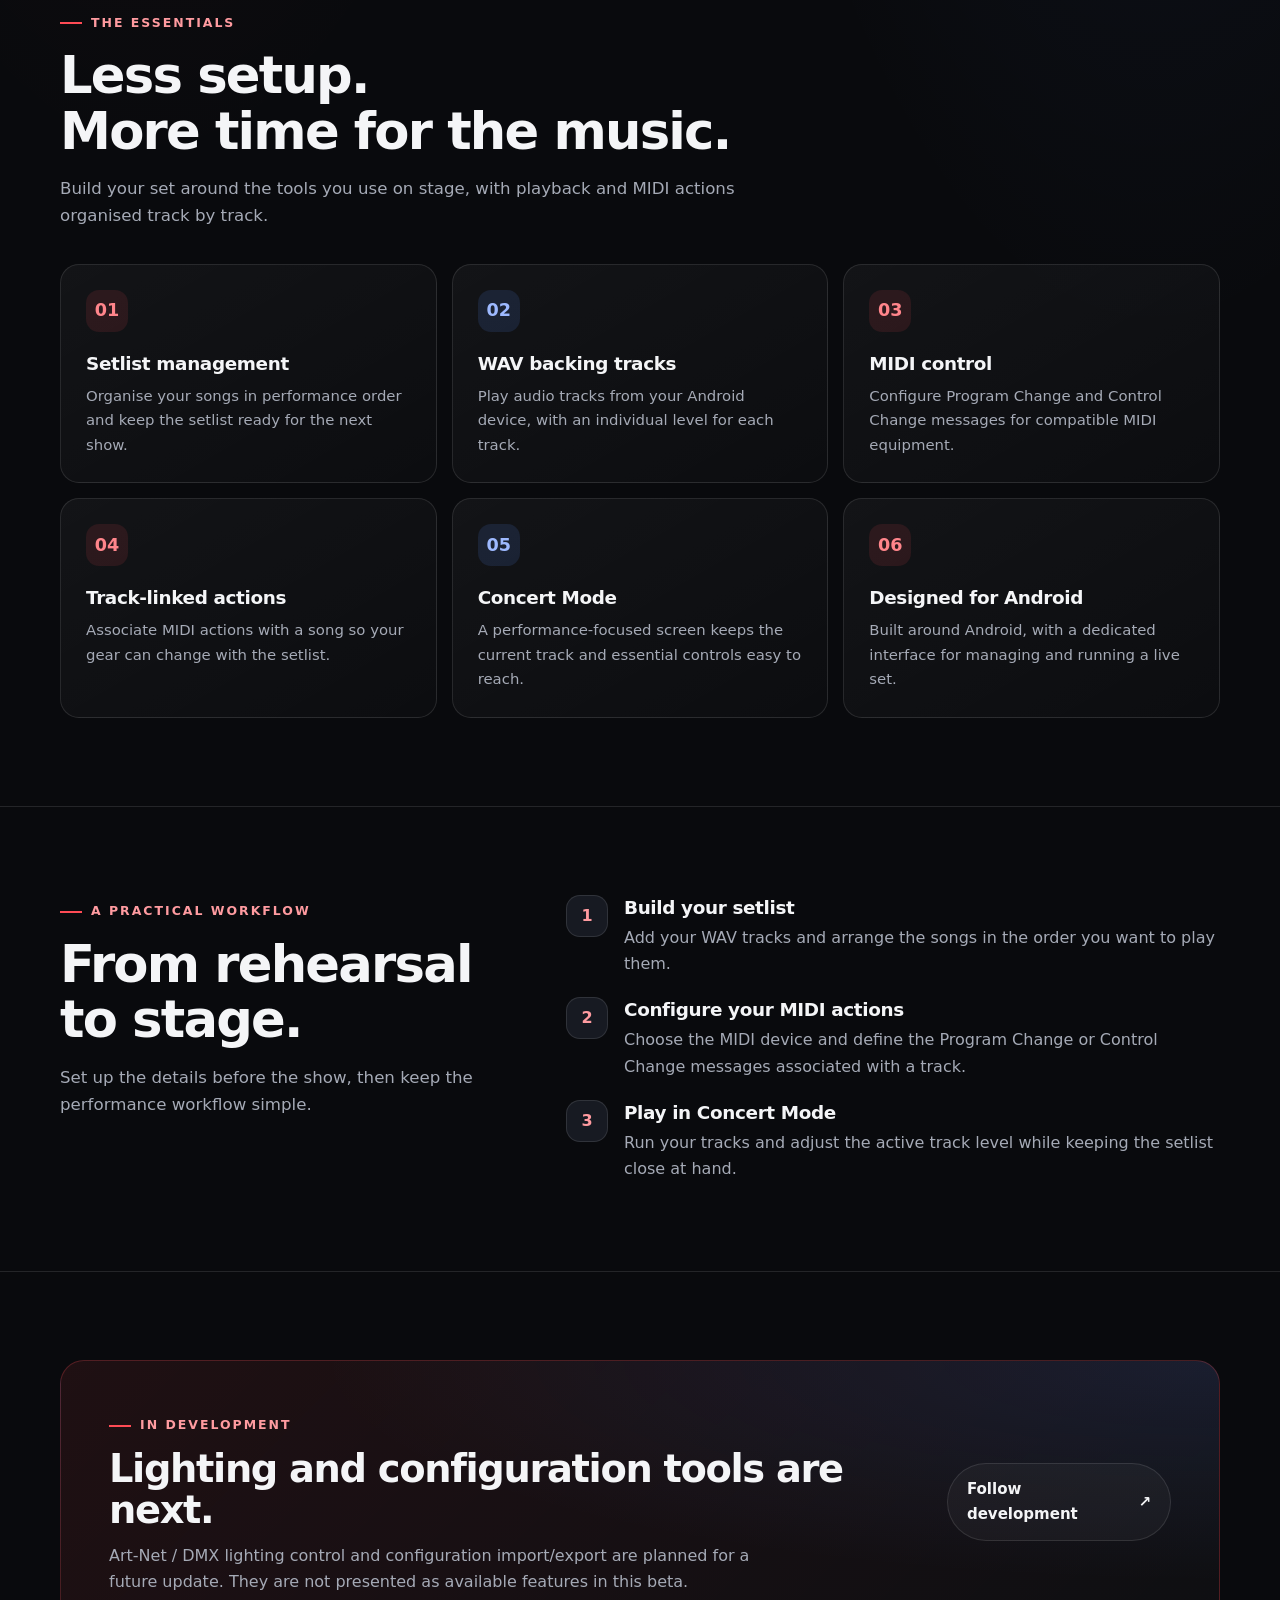
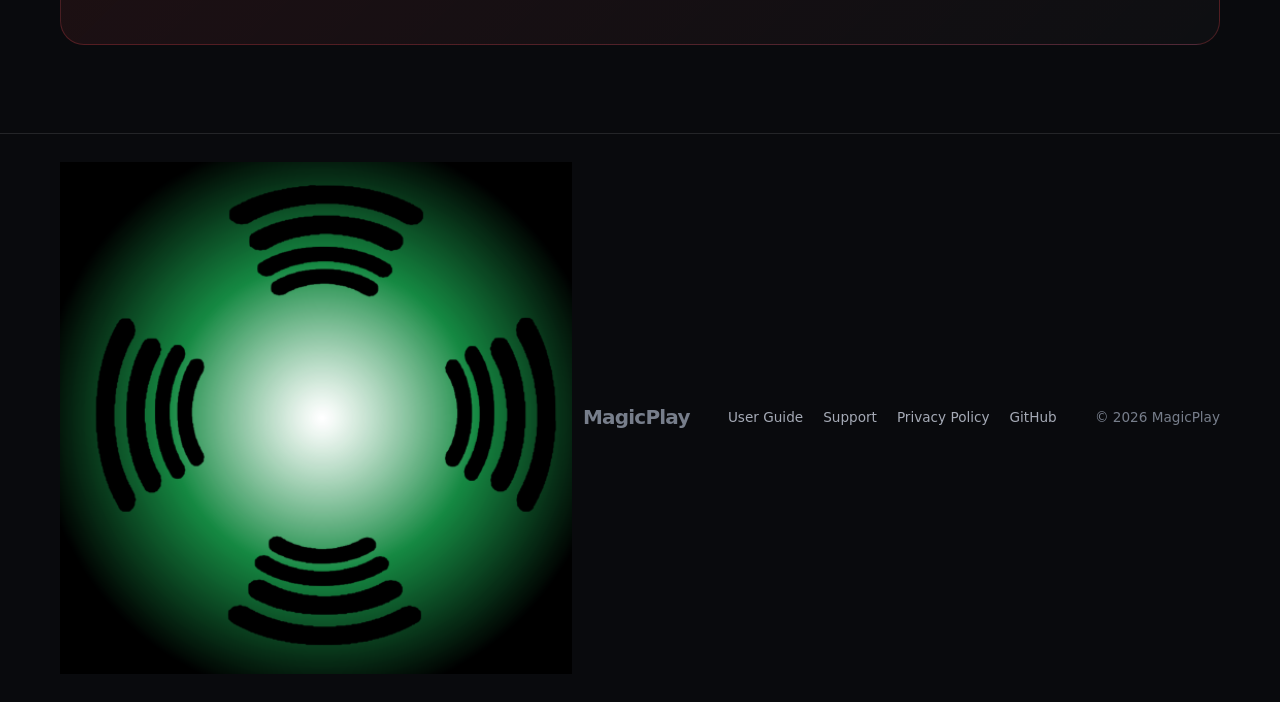
==== commit 45e62a2d: "Use official MagicPlay logo across website" ====
--- a/index.html
+++ b/index.html
@@ -6,12 +6,12 @@
   <meta name="theme-color" content="#090a0d">
   <meta name="description" content="MagicPlay brings live setlists, WAV backing tracks and MIDI control together in one Android app built for musicians on stage.">
   <title>MagicPlay — Your Setlist. Your Show.</title>
-  <link rel="stylesheet" href="assets/site.css">
+  <link rel="icon" type="image/png" href="Android/ic_launcher-playstore.png">\n  <link rel="stylesheet" href="assets/site.css">
 </head>
 <body>
   <header class="site-header">
     <div class="wrap nav">
-      <a class="brand" href="./" aria-label="MagicPlay home"><span class="brand-mark">M</span> MagicPlay</a>
+      <a class="brand" href="./" aria-label="MagicPlay home"><img class="brand-logo" src="Android/ic_launcher-playstore.png" alt="" aria-hidden="true"> MagicPlay</a>
       <nav class="nav-links" aria-label="Main navigation">
         <a href="#features">Features</a>
         <a href="#workflow">How it works</a>
@@ -88,7 +88,7 @@
 
   <footer class="site-footer">
     <div class="wrap footer-inner">
-      <a class="brand" href="./"><span class="brand-mark">M</span> MagicPlay</a>
+      <a class="brand" href="./"><img class="brand-logo" src="Android/ic_launcher-playstore.png" alt="" aria-hidden="true"> MagicPlay</a>
       <div class="footer-links"><a href="user-guide.html">User Guide</a><a href="support/">Support</a><a href="privacy/">Privacy Policy</a><a href="https://github.com/jimbarba/MagicPlay">GitHub</a></div>
       <span>© 2026 MagicPlay</span>
     </div>
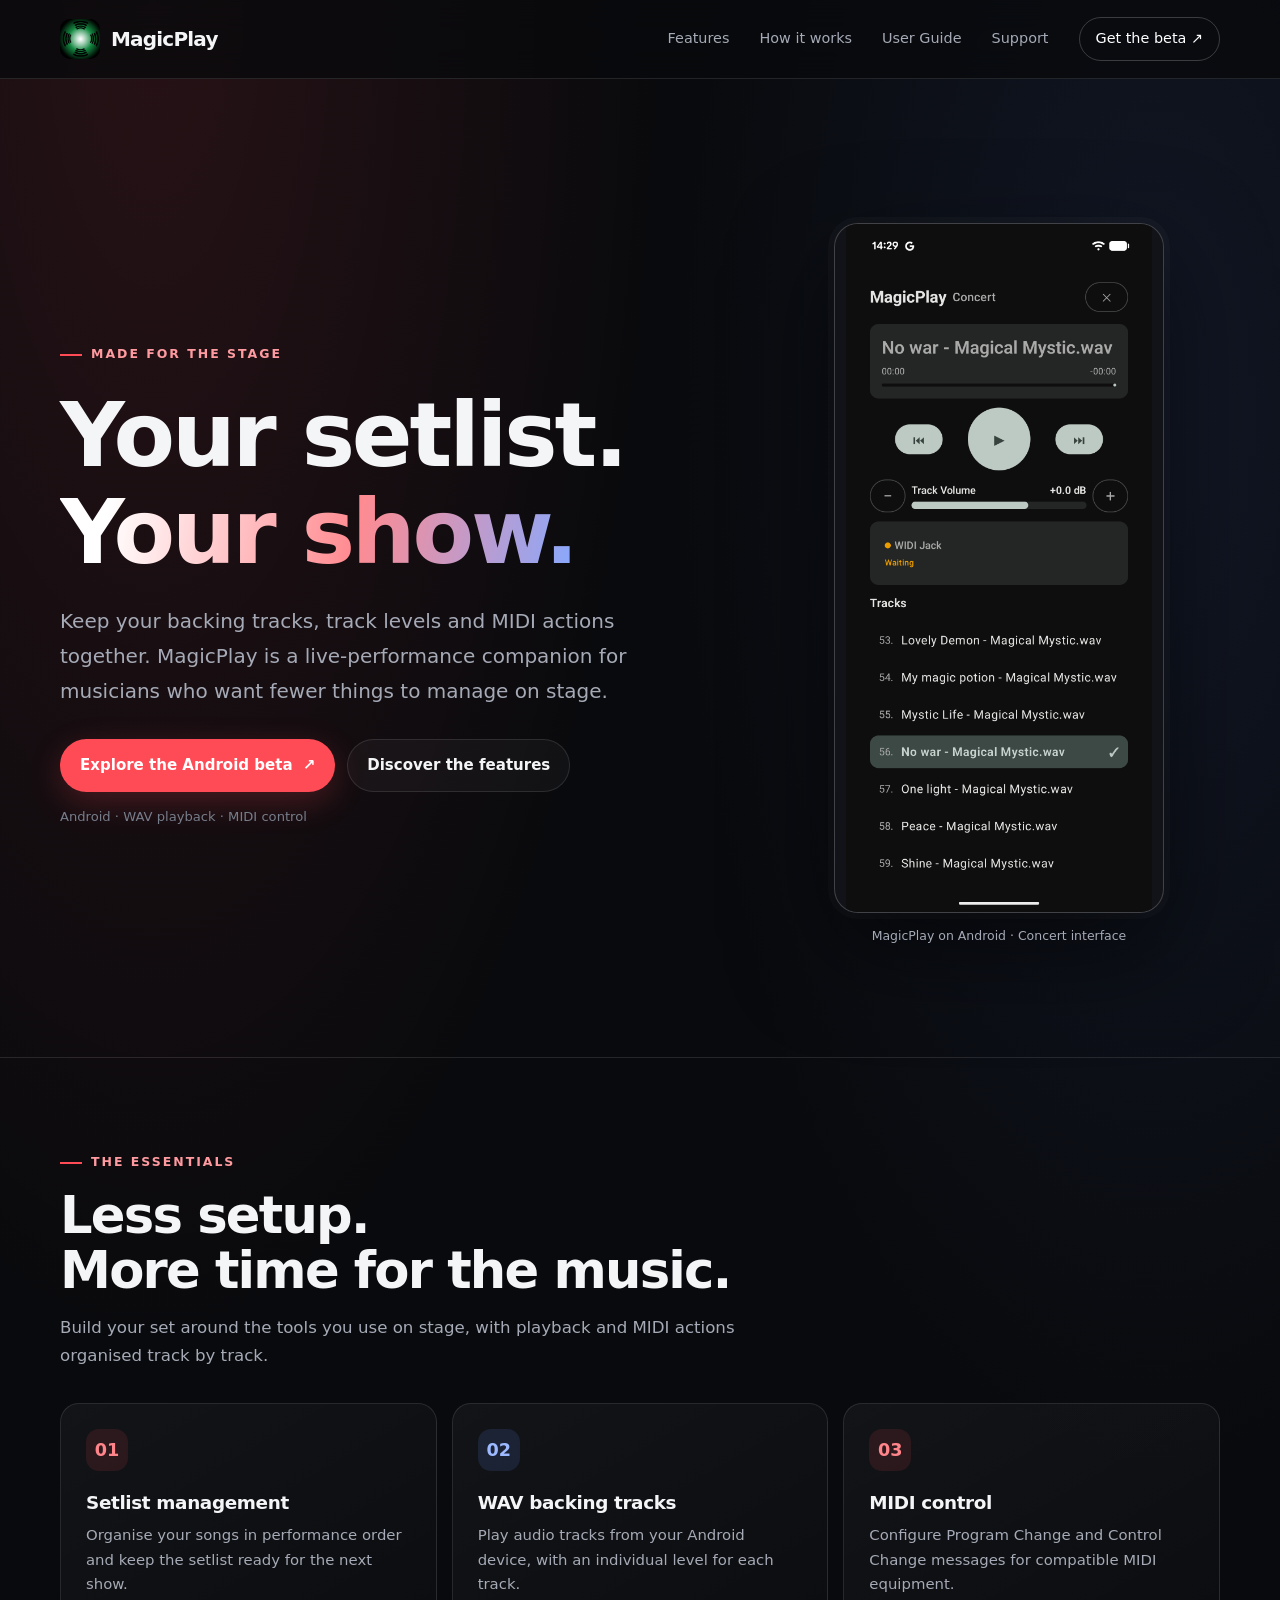
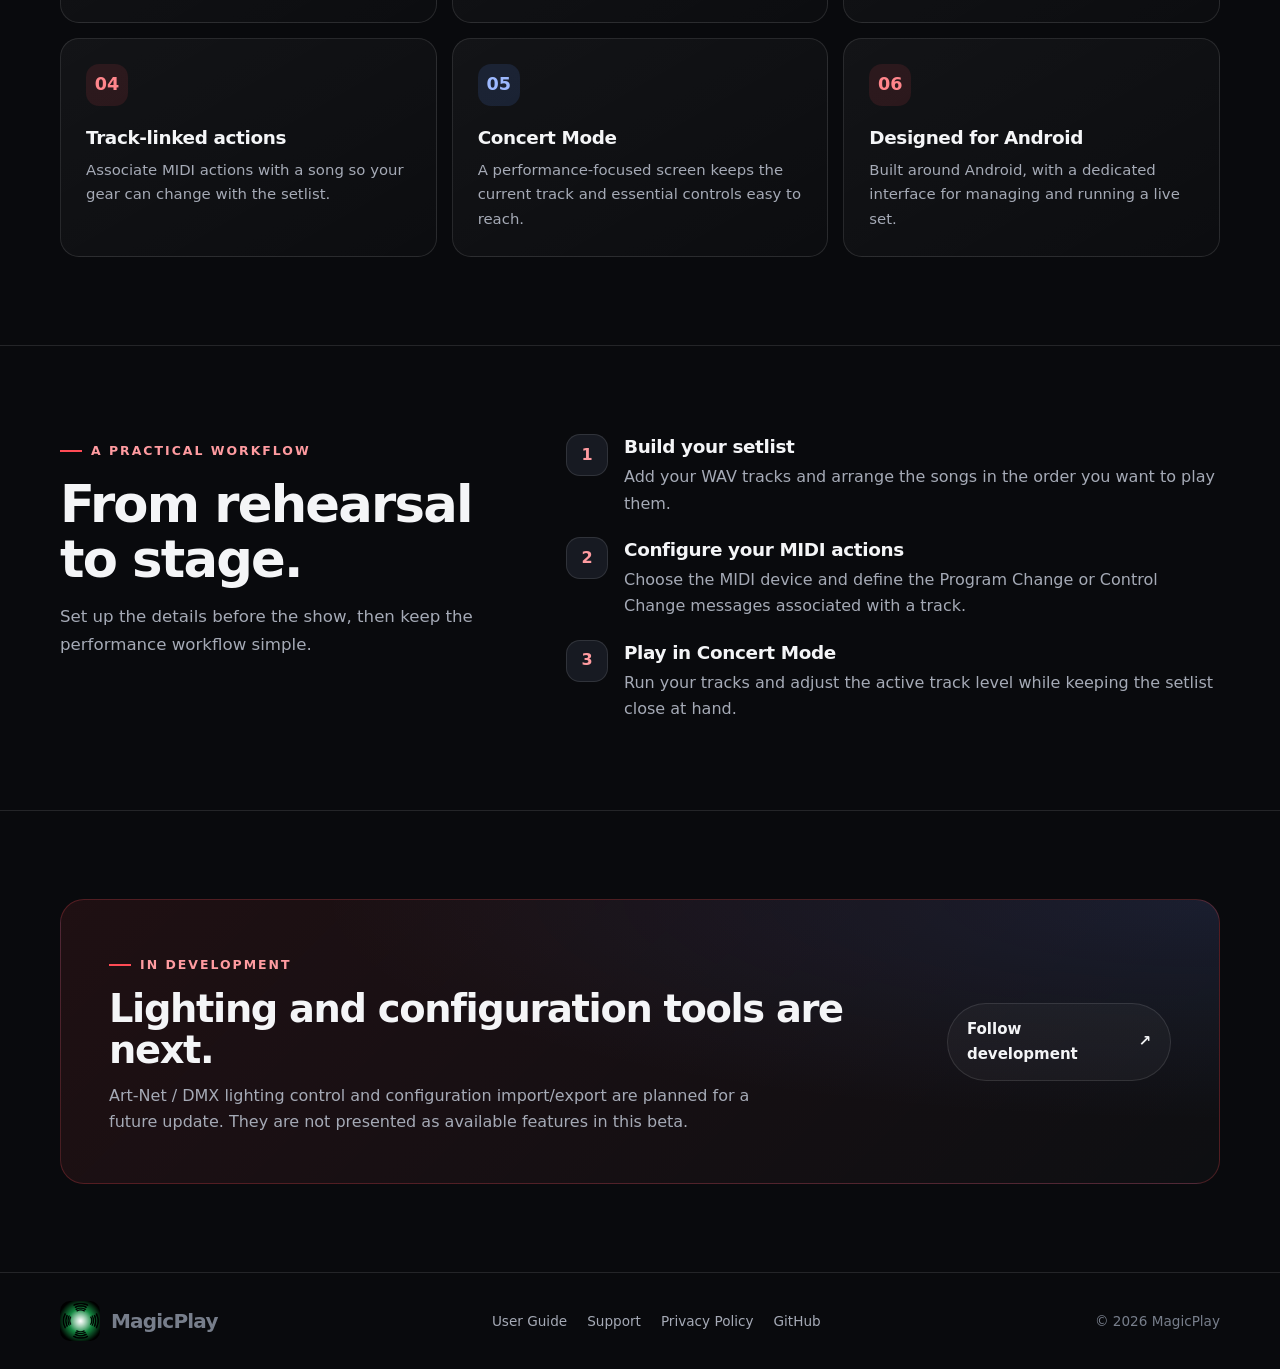
==== commit 2846c1ec: "Fix literal newline in homepage head" ====
--- a/index.html
+++ b/index.html
@@ -6,7 +6,8 @@
   <meta name="theme-color" content="#090a0d">
   <meta name="description" content="MagicPlay brings live setlists, WAV backing tracks and MIDI control together in one Android app built for musicians on stage.">
   <title>MagicPlay — Your Setlist. Your Show.</title>
-  <link rel="icon" type="image/png" href="Android/ic_launcher-playstore.png">\n  <link rel="stylesheet" href="assets/site.css">
+  <link rel="icon" type="image/png" href="Android/ic_launcher-playstore.png">
+  <link rel="stylesheet" href="assets/site.css">
 </head>
 <body>
   <header class="site-header">
--- a/assets/site.css
+++ b/assets/site.css
@@ -37,6 +37,7 @@
 .nav { min-height: 78px; display: flex; align-items: center; justify-content: space-between; gap: 24px; }
 .brand { display: inline-flex; align-items: center; gap: 11px; font-weight: 800; letter-spacing: -.04em; font-size: 1.25rem; }
 .brand-mark { display: grid; place-items: center; width: 36px; height: 36px; border-radius: 11px; background: linear-gradient(135deg, var(--red), #c9254e); color: white; font-size: .95rem; font-weight: 900; box-shadow: 0 7px 28px rgba(255,75,85,.23); }
+.brand-logo { display: block; width: 40px; height: 40px; object-fit: contain; border-radius: 10px; flex: 0 0 auto; }
 .nav-links { display: flex; align-items: center; gap: clamp(14px, 3vw, 30px); color: var(--muted); font-size: .9rem; }
 .nav-links a { transition: color .18s ease; }
 .nav-links .nav-cta { color: white; border: 1px solid rgba(255,255,255,.2); border-radius: 999px; padding: 9px 16px; }
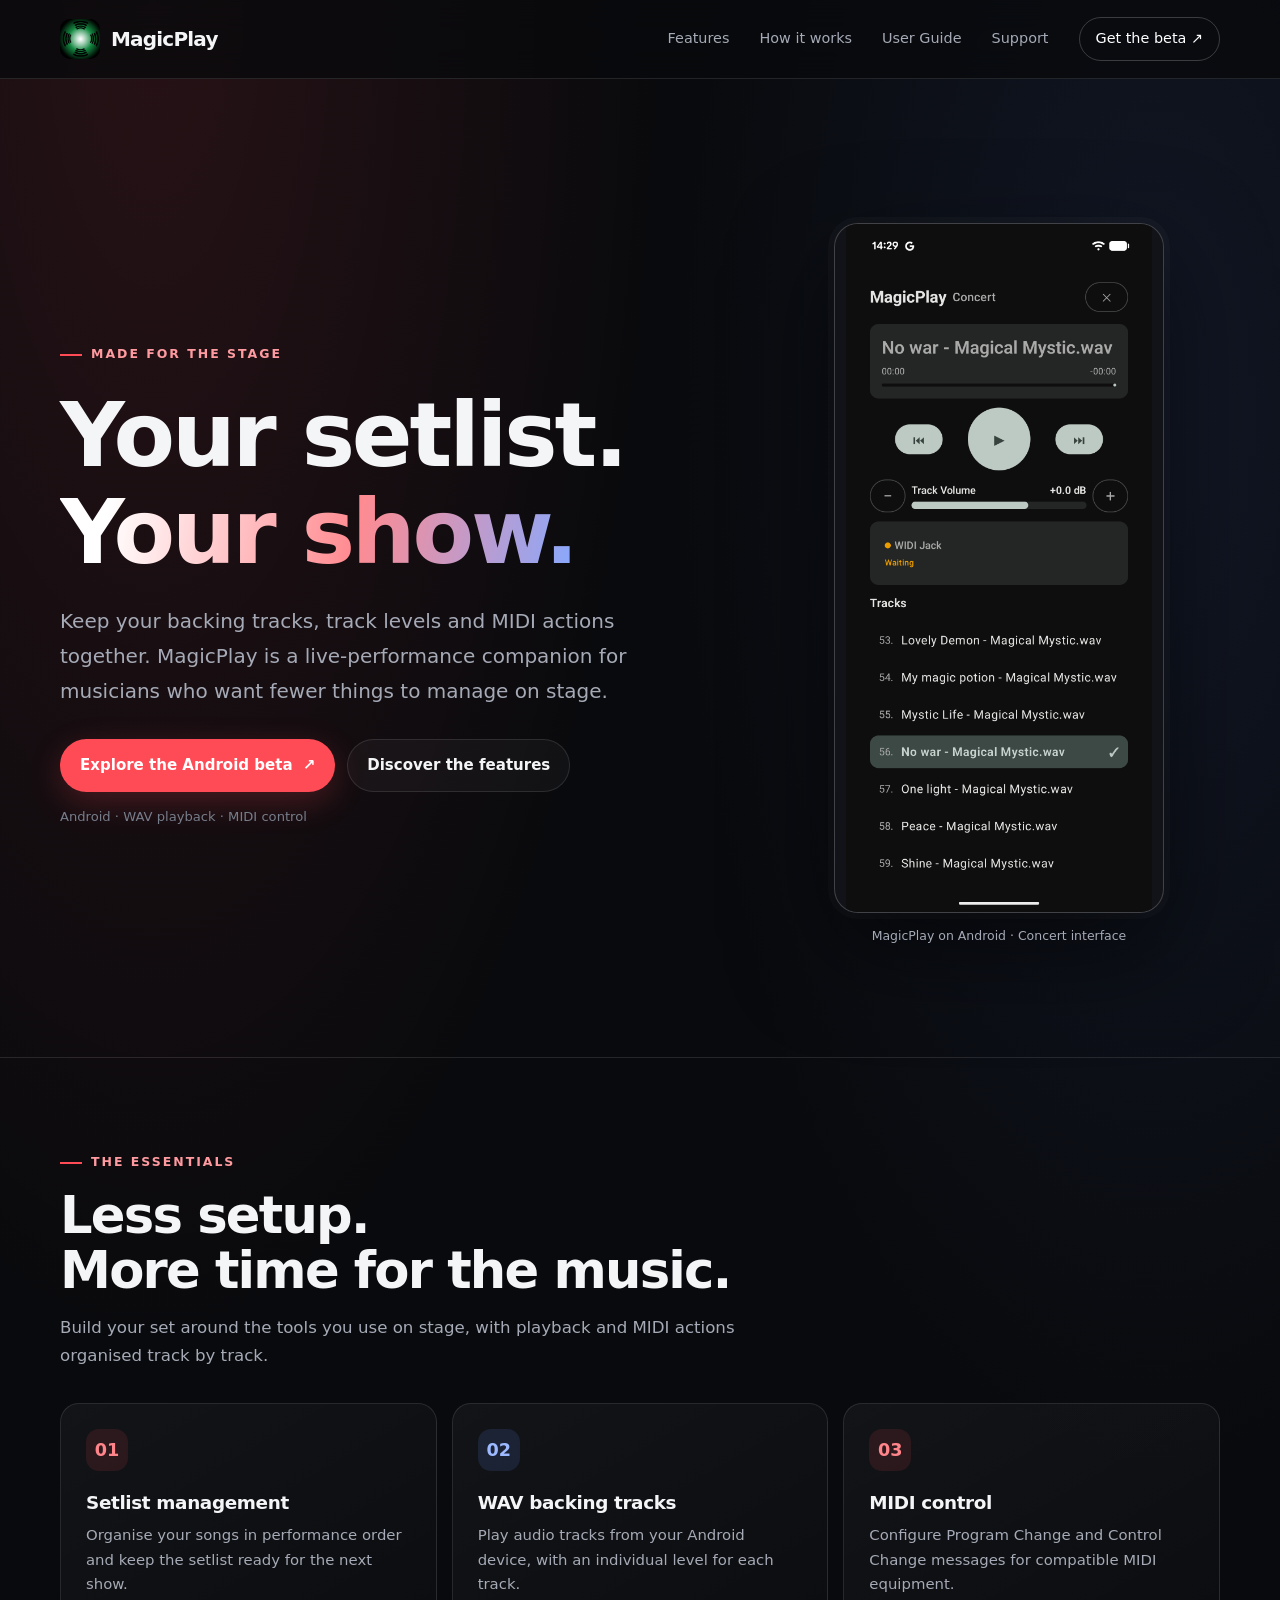
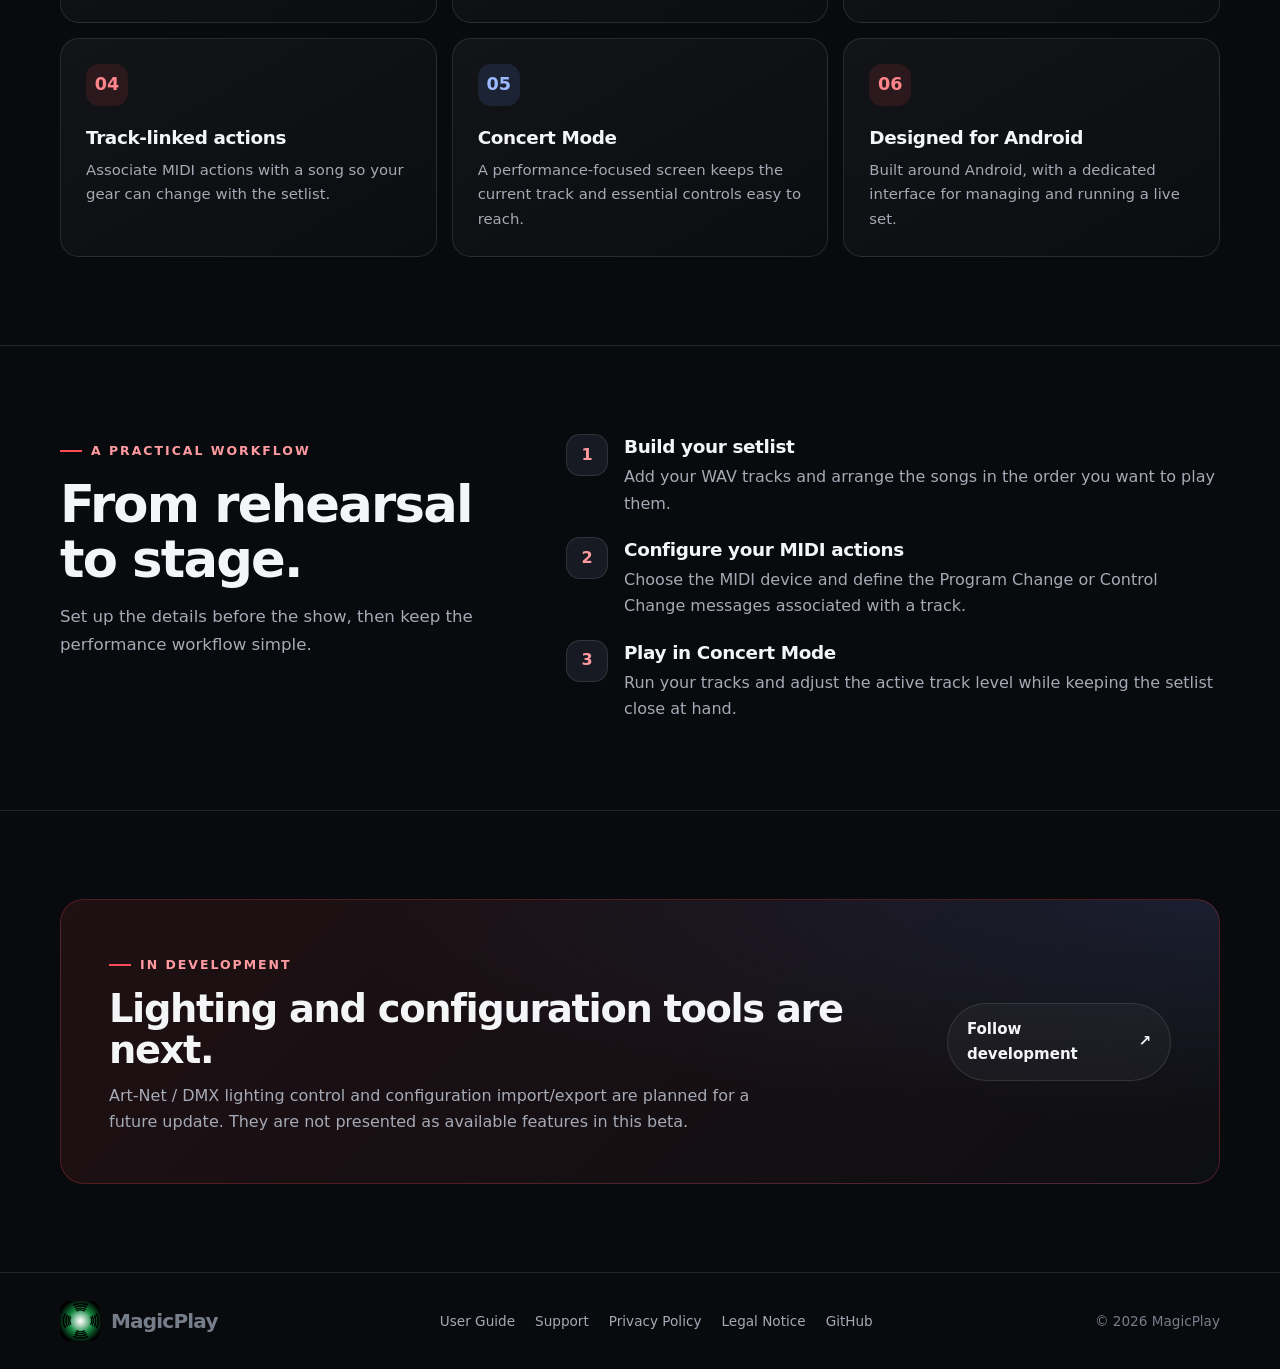
==== commit cd9b5a21: "Link legal notice in site footer" ====
--- a/index.html
+++ b/index.html
@@ -90,7 +90,7 @@
   <footer class="site-footer">
     <div class="wrap footer-inner">
       <a class="brand" href="./"><img class="brand-logo" src="Android/ic_launcher-playstore.png" alt="" aria-hidden="true"> MagicPlay</a>
-      <div class="footer-links"><a href="user-guide.html">User Guide</a><a href="support/">Support</a><a href="privacy/">Privacy Policy</a><a href="https://github.com/jimbarba/MagicPlay">GitHub</a></div>
+      <div class="footer-links"><a href="user-guide.html">User Guide</a><a href="support/">Support</a><a href="privacy/">Privacy Policy</a><a href="legal/">Legal Notice</a><a href="https://github.com/jimbarba/MagicPlay">GitHub</a></div>
       <span>© 2026 MagicPlay</span>
     </div>
   </footer>
